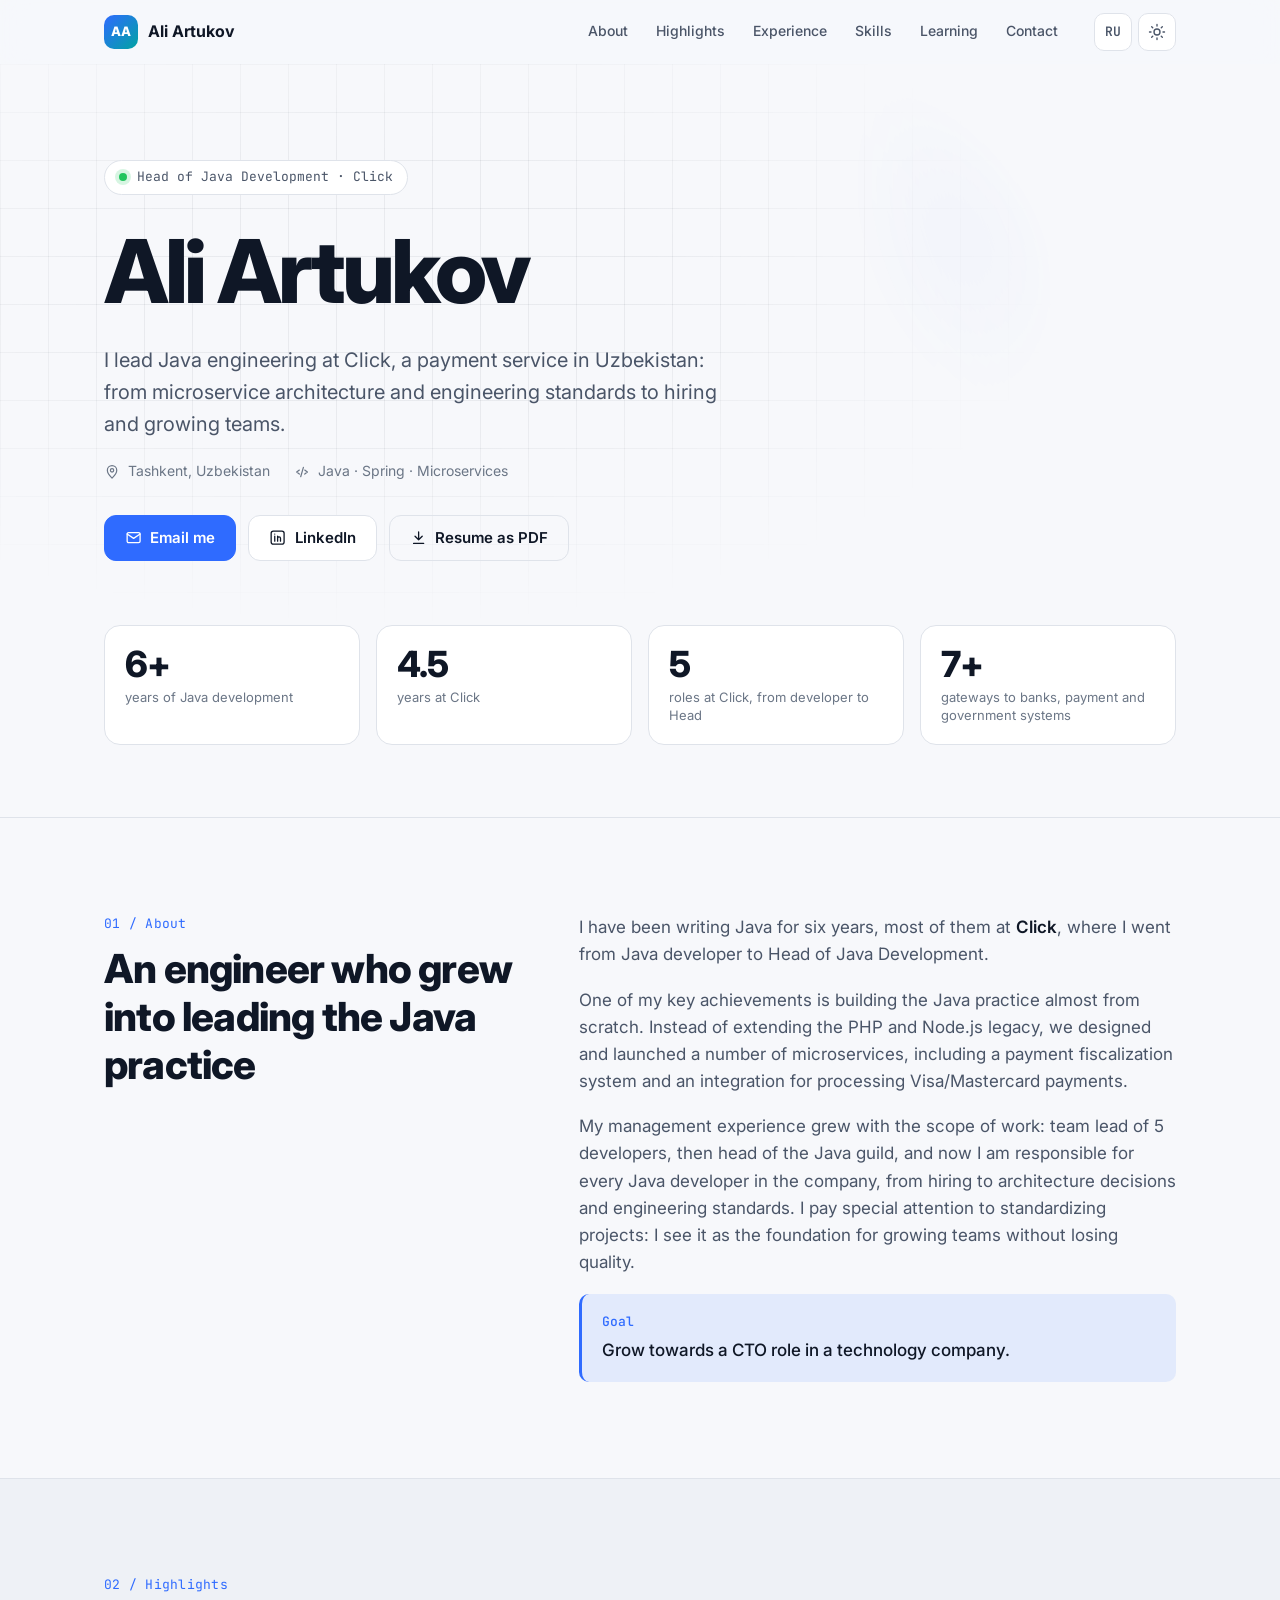
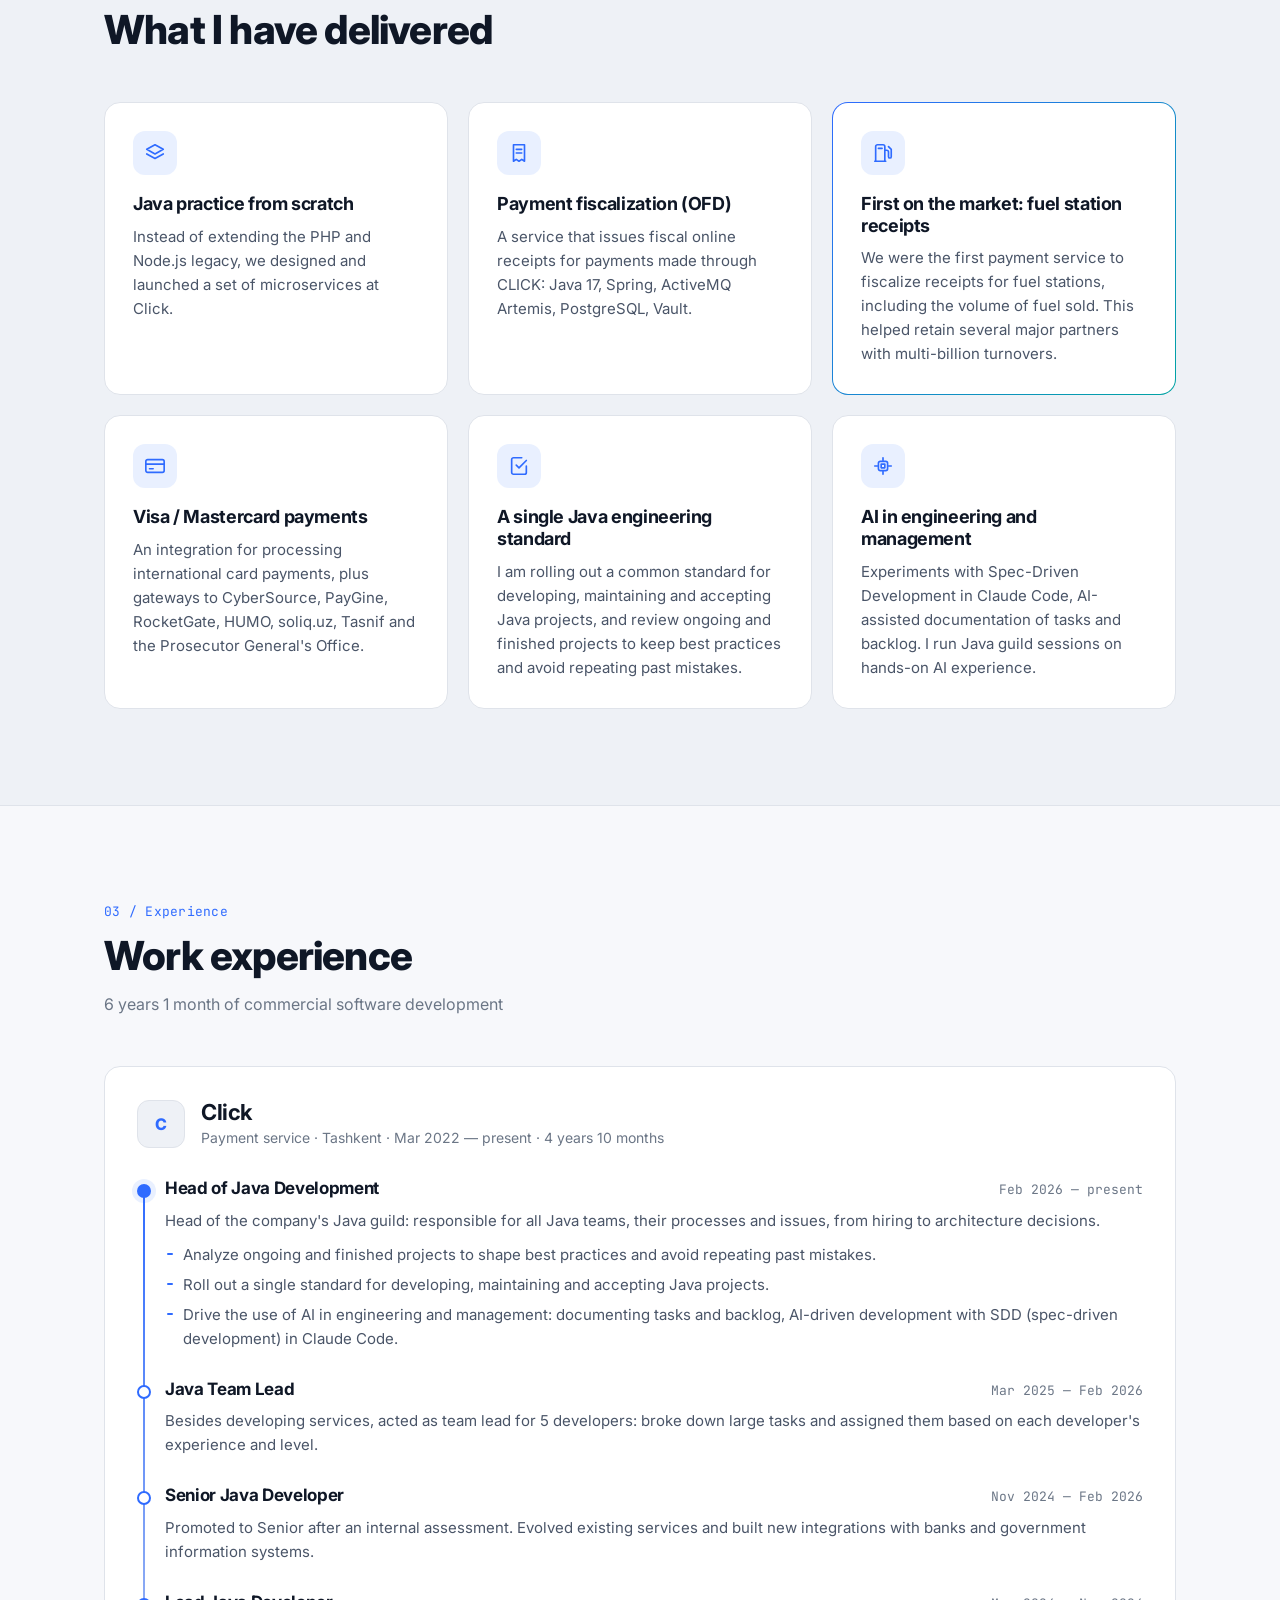
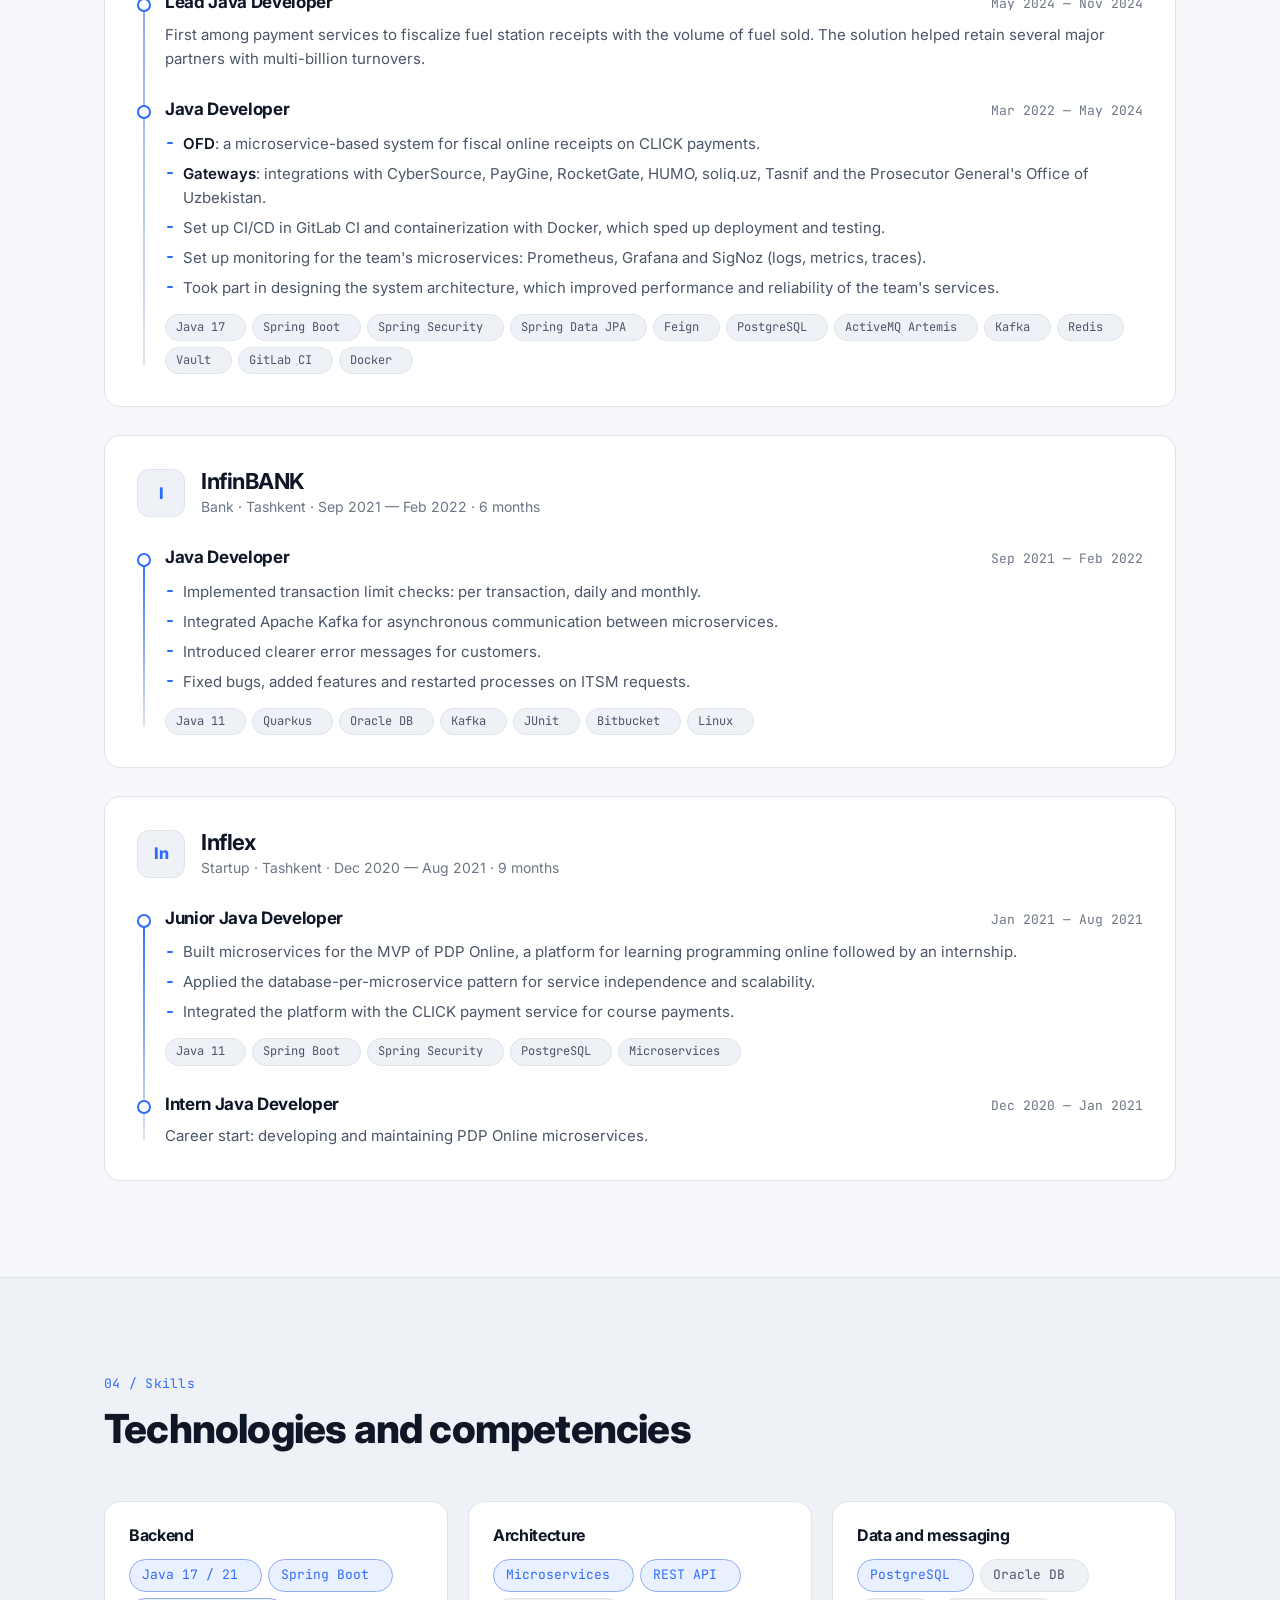
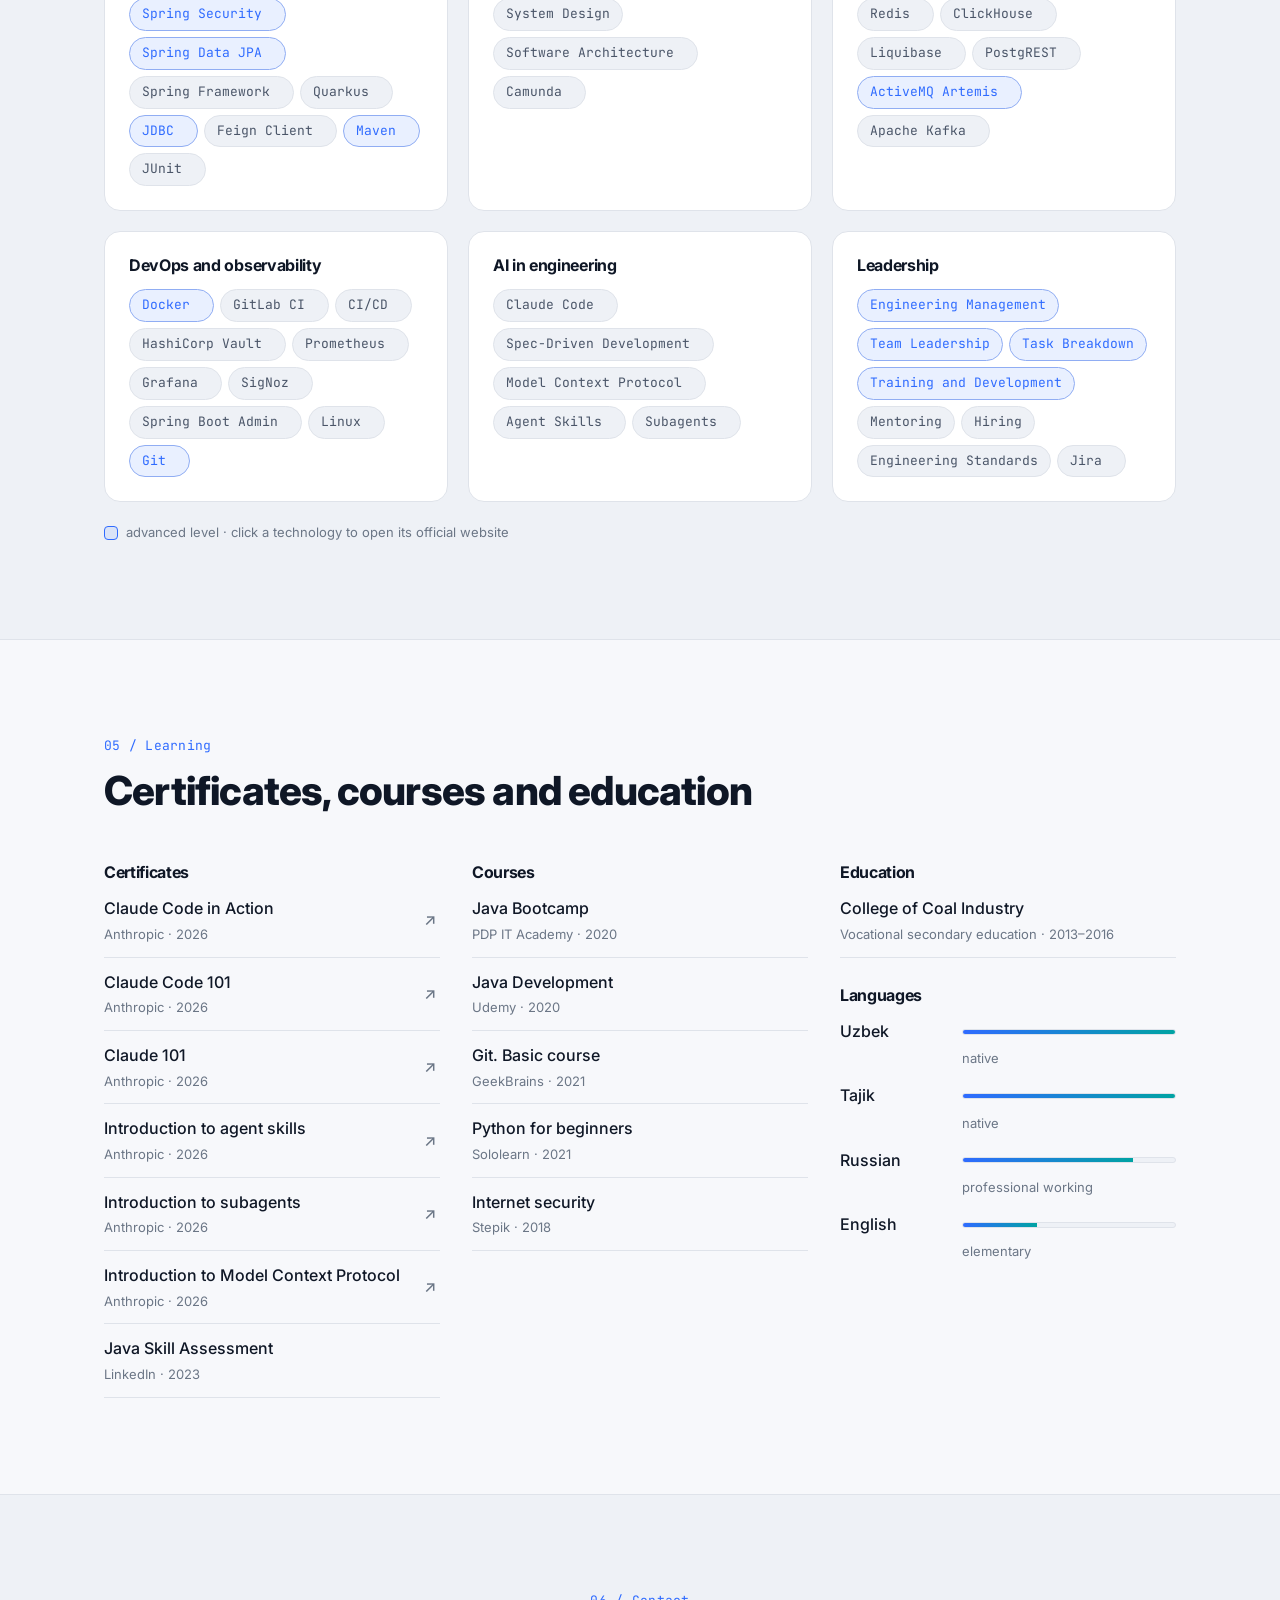
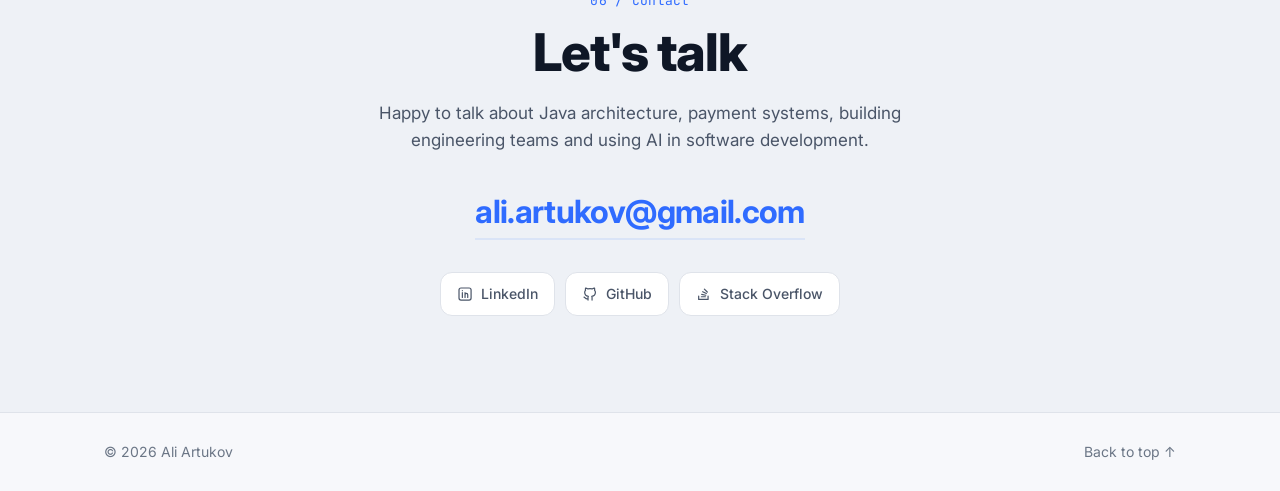
==== en/index.html @ f38261b3 "Add English version, link certificates and skills, remove phone - en/index.html with RU/EN switch an" ====
<!DOCTYPE html>
<html lang="en">
<head>
  <meta charset="utf-8">
  <meta name="viewport" content="width=device-width, initial-scale=1">
  <title>Ali Artukov — Head of Java Development</title>
  <meta name="description" content="Ali Artukov, Head of Java Development at Click (Tashkent). Java, Spring, microservices, payment integrations, leading Java teams and engineering standards.">
  <meta name="author" content="Ali Artukov">
  <link rel="canonical" href="https://aliartukov.github.io/en/">
  <link rel="alternate" hreflang="ru" href="https://aliartukov.github.io/">
  <link rel="alternate" hreflang="en" href="https://aliartukov.github.io/en/">
  <link rel="alternate" hreflang="x-default" href="https://aliartukov.github.io/en/">

  <meta property="og:type" content="profile">
  <meta property="og:url" content="https://aliartukov.github.io/en/">
  <meta property="og:title" content="Ali Artukov — Head of Java Development">
  <meta property="og:description" content="Java, Spring, microservices and payment integrations. Leading Java engineering at Click.">
  <meta property="og:locale" content="en_US">
  <meta property="og:locale:alternate" content="ru_RU">
  <meta name="twitter:card" content="summary">

  <meta name="theme-color" content="#0b0f17" media="(prefers-color-scheme: dark)">
  <meta name="theme-color" content="#f7f8fb" media="(prefers-color-scheme: light)">
  <link rel="icon" href="../assets/favicon.svg" type="image/svg+xml">

  <link rel="preconnect" href="https://fonts.googleapis.com">
  <link rel="preconnect" href="https://fonts.gstatic.com" crossorigin>
  <link href="https://fonts.googleapis.com/css2?family=Inter:wght@400;500;600;700;800&family=JetBrains+Mono:wght@400;500&display=swap" rel="stylesheet">
  <link rel="stylesheet" href="../assets/style.css">

  <script>
    // Apply saved theme before first paint to avoid a flash
    try {
      var t = localStorage.getItem('theme');
      if (t) document.documentElement.dataset.theme = t;
    } catch (e) {}
  </script>

  <script type="application/ld+json">
  {
    "@context": "https://schema.org",
    "@type": "Person",
    "name": "Ali Artukov",
    "jobTitle": "Head of Java Development",
    "worksFor": { "@type": "Organization", "name": "Click", "url": "https://click.uz" },
    "address": { "@type": "PostalAddress", "addressLocality": "Tashkent", "addressCountry": "UZ" },
    "email": "mailto:ali.artukov@gmail.com",
    "url": "https://aliartukov.github.io/en/",
    "sameAs": [
      "https://www.linkedin.com/in/aliartukov",
      "https://github.com/AliArtukov",
      "https://stackoverflow.com/users/19207374/ali-artukov"
    ],
    "knowsAbout": ["Java", "Spring Boot", "Microservices", "Payment systems", "Engineering management"]
  }
  </script>
</head>

<body>
<a class="skip-link" href="#main">Skip to content</a>

<header class="nav" id="top">
  <div class="nav__inner">
    <a class="nav__logo" href="#top" aria-label="Back to top">
      <span class="monogram">AA</span>
      <span class="nav__name">Ali Artukov</span>
    </a>
    <nav aria-label="Sections">
      <ul class="nav__links" id="nav-links">
        <li><a href="#about">About</a></li>
        <li><a href="#highlights">Highlights</a></li>
        <li><a href="#experience">Experience</a></li>
        <li><a href="#skills">Skills</a></li>
        <li><a href="#learning">Learning</a></li>
        <li><a href="#contact">Contact</a></li>
      </ul>
    </nav>
    <div class="nav__actions">
      <a class="icon-btn lang-btn" href="../" hreflang="ru" lang="ru" data-lang="ru" aria-label="Русская версия">RU</a>
      <button class="icon-btn" id="theme-toggle" type="button" aria-label="Toggle theme">
        <svg class="i-sun" viewBox="0 0 24 24" aria-hidden="true"><circle cx="12" cy="12" r="4"/><path d="M12 2v2M12 20v2M4.9 4.9l1.4 1.4M17.7 17.7l1.4 1.4M2 12h2M20 12h2M4.9 19.1l1.4-1.4M17.7 6.3l1.4-1.4"/></svg>
        <svg class="i-moon" viewBox="0 0 24 24" aria-hidden="true"><path d="M21 12.8A9 9 0 1 1 11.2 3a7 7 0 0 0 9.8 9.8z"/></svg>
      </button>
      <button class="icon-btn nav__burger" id="nav-toggle" type="button" aria-label="Menu" aria-expanded="false" aria-controls="nav-links">
        <svg viewBox="0 0 24 24" aria-hidden="true"><path d="M4 7h16M4 12h16M4 17h16"/></svg>
      </button>
    </div>
  </div>
</header>

<main id="main">

  <!-- Hero -->
  <section class="hero" id="hero">
    <div class="hero__grid" aria-hidden="true"></div>
    <div class="container hero__inner">
      <p class="eyebrow"><span class="dot"></span>Head of Java Development · Click</p>
      <h1 class="hero__title">Ali Artukov</h1>
      <p class="hero__lead">
        I lead Java engineering at Click, a payment service in Uzbekistan: from microservice
        architecture and engineering standards to hiring and growing teams.
      </p>
      <div class="hero__meta">
        <span>
          <svg viewBox="0 0 24 24" aria-hidden="true"><path d="M12 21s-7-6.2-7-11.5A7 7 0 0 1 19 9.5C19 14.8 12 21 12 21z"/><circle cx="12" cy="9.5" r="2.5"/></svg>
          Tashkent, Uzbekistan
        </span>
        <span>
          <svg viewBox="0 0 24 24" aria-hidden="true"><path d="m8 9-4 3 4 3M16 9l4 3-4 3M14 5l-4 14"/></svg>
          Java · Spring · Microservices
        </span>
      </div>
      <div class="hero__cta">
        <a class="btn btn--primary" href="mailto:ali.artukov@gmail.com">
          <svg viewBox="0 0 24 24" aria-hidden="true"><rect x="3" y="5" width="18" height="14" rx="2"/><path d="m3 7 9 6 9-6"/></svg>
          Email me
        </a>
        <a class="btn" href="https://www.linkedin.com/in/aliartukov" target="_blank" rel="noopener">
          <svg viewBox="0 0 24 24" aria-hidden="true"><rect x="3" y="3" width="18" height="18" rx="3"/><path d="M8 10v7M8 7v.01M12 17v-4a2 2 0 0 1 4 0v4M12 10v7"/></svg>
          LinkedIn
        </a>
        <button class="btn btn--ghost" type="button" id="print-cv">
          <svg viewBox="0 0 24 24" aria-hidden="true"><path d="M12 4v11M7 10l5 5 5-5M5 20h14"/></svg>
          Resume as PDF
        </button>
      </div>

      <dl class="stats">
        <div class="stat">
          <dt>years of Java development</dt>
          <dd><span data-years-since="2020-12">5</span>+</dd>
        </div>
        <div class="stat">
          <dt>years at Click</dt>
          <dd><span data-years-since="2022-03" data-precise>4.5</span></dd>
        </div>
        <div class="stat">
          <dt>roles at Click, from developer to Head</dt>
          <dd>5</dd>
        </div>
        <div class="stat">
          <dt>gateways to banks, payment and government systems</dt>
          <dd>7+</dd>
        </div>
      </dl>
    </div>
  </section>

  <!-- About -->
  <section class="section" id="about">
    <div class="container two-col">
      <div class="section__head">
        <p class="kicker">01 / About</p>
        <h2>An engineer who grew into leading the Java practice</h2>
      </div>
      <div class="prose reveal">
        <p>
          I have been writing Java for <span data-years-ordinal="2020-12">six</span> years, most of them at
          <strong>Click</strong>, where I went from Java developer to Head of Java Development.
        </p>
        <p>
          One of my key achievements is building the Java practice almost from scratch. Instead of extending
          the PHP and Node.js legacy, we designed and launched a number of microservices, including a payment
          fiscalization system and an integration for processing Visa/Mastercard payments.
        </p>
        <p>
          My management experience grew with the scope of work: team lead of 5 developers, then head of the
          Java guild, and now I am responsible for every Java developer in the company, from hiring to
          architecture decisions and engineering standards. I pay special attention to standardizing projects:
          I see it as the foundation for growing teams without losing quality.
        </p>
        <p class="goal">
          <span class="kicker">Goal</span>
          Grow towards a CTO role in a technology company.
        </p>
      </div>
    </div>
  </section>

  <!-- Highlights -->
  <section class="section section--alt" id="highlights">
    <div class="container">
      <div class="section__head">
        <p class="kicker">02 / Highlights</p>
        <h2>What I have delivered</h2>
      </div>
      <div class="cards">
        <article class="card reveal">
          <div class="card__icon"><svg viewBox="0 0 24 24" aria-hidden="true"><path d="M12 3 3 8l9 5 9-5-9-5z"/><path d="m3 13 9 5 9-5"/></svg></div>
          <h3>Java practice from scratch</h3>
          <p>Instead of extending the PHP and Node.js legacy, we designed and launched a set of microservices at Click.</p>
        </article>
        <article class="card reveal">
          <div class="card__icon"><svg viewBox="0 0 24 24" aria-hidden="true"><path d="M6 3h12v18l-3-2-3 2-3-2-3 2V3z"/><path d="M9 8h6M9 12h6"/></svg></div>
          <h3>Payment fiscalization (OFD)</h3>
          <p>A service that issues fiscal online receipts for payments made through CLICK: Java 17, Spring, ActiveMQ Artemis, PostgreSQL, Vault.</p>
        </article>
        <article class="card card--accent reveal">
          <div class="card__icon"><svg viewBox="0 0 24 24" aria-hidden="true"><path d="M4 21V5a2 2 0 0 1 2-2h6a2 2 0 0 1 2 2v16M3 21h12M14 9h2a2 2 0 0 1 2 2v5a1.5 1.5 0 0 0 3 0V8l-3-3"/><path d="M7 7h4"/></svg></div>
          <h3>First on the market: fuel station receipts</h3>
          <p>We were the first payment service to fiscalize receipts for fuel stations, including the volume of fuel sold. This helped retain several major partners with multi-billion turnovers.</p>
        </article>
        <article class="card reveal">
          <div class="card__icon"><svg viewBox="0 0 24 24" aria-hidden="true"><rect x="2" y="5" width="20" height="14" rx="2"/><path d="M2 10h20M6 15h4"/></svg></div>
          <h3>Visa / Mastercard payments</h3>
          <p>An integration for processing international card payments, plus gateways to CyberSource, PayGine, RocketGate, HUMO, soliq.uz, Tasnif and the Prosecutor General's Office.</p>
        </article>
        <article class="card reveal">
          <div class="card__icon"><svg viewBox="0 0 24 24" aria-hidden="true"><path d="M9 11l3 3 8-8"/><path d="M20 12v7a2 2 0 0 1-2 2H6a2 2 0 0 1-2-2V5a2 2 0 0 1 2-2h9"/></svg></div>
          <h3>A single Java engineering standard</h3>
          <p>I am rolling out a common standard for developing, maintaining and accepting Java projects, and review ongoing and finished projects to keep best practices and avoid repeating past mistakes.</p>
        </article>
        <article class="card reveal">
          <div class="card__icon"><svg viewBox="0 0 24 24" aria-hidden="true"><path d="M12 3v3M12 18v3M3 12h3M18 12h3"/><rect x="7" y="7" width="10" height="10" rx="2"/><path d="M10 10h4v4h-4z"/></svg></div>
          <h3>AI in engineering and management</h3>
          <p>Experiments with Spec-Driven Development in Claude Code, AI-assisted documentation of tasks and backlog. I run Java guild sessions on hands-on AI experience.</p>
        </article>
      </div>
    </div>
  </section>

  <!-- Experience -->
  <section class="section" id="experience">
    <div class="container">
      <div class="section__head">
        <p class="kicker">03 / Experience</p>
        <h2>Work experience</h2>
        <p class="section__sub"><span data-duration-since="2020-12">5 years 10 months</span> of commercial software development</p>
      </div>

      <ol class="timeline">

        <!-- Click -->
        <li class="company reveal">
          <div class="company__head">
            <div class="company__logo" aria-hidden="true">C</div>
            <div>
              <h3>Click</h3>
              <p class="muted">Payment service · Tashkent · Mar 2022 — present · <span data-duration-since="2022-03">4 years 7 months</span></p>
            </div>
          </div>

          <ol class="roles">
            <li class="role role--current">
              <div class="role__head">
                <h4>Head of Java Development</h4>
                <span class="role__date">Feb 2026 — present</span>
              </div>
              <p>Head of the company's Java guild: responsible for all Java teams, their processes and issues, from hiring to architecture decisions.</p>
              <ul>
                <li>Analyze ongoing and finished projects to shape best practices and avoid repeating past mistakes.</li>
                <li>Roll out a single standard for developing, maintaining and accepting Java projects.</li>
                <li>Drive the use of AI in engineering and management: documenting tasks and backlog, AI-driven development with SDD (spec-driven development) in Claude Code.</li>
              </ul>
            </li>

            <li class="role">
              <div class="role__head">
                <h4>Java Team Lead</h4>
                <span class="role__date">Mar 2025 — Feb 2026</span>
              </div>
              <p>Besides developing services, acted as team lead for 5 developers: broke down large tasks and assigned them based on each developer's experience and level.</p>
            </li>

            <li class="role">
              <div class="role__head">
                <h4>Senior Java Developer</h4>
                <span class="role__date">Nov 2024 — Feb 2026</span>
              </div>
              <p>Promoted to Senior after an internal assessment. Evolved existing services and built new integrations with banks and government information systems.</p>
            </li>

            <li class="role">
              <div class="role__head">
                <h4>Lead Java Developer</h4>
                <span class="role__date">May 2024 — Nov 2024</span>
              </div>
              <p>First among payment services to fiscalize fuel station receipts with the volume of fuel sold. The solution helped retain several major partners with multi-billion turnovers.</p>
            </li>

            <li class="role">
              <div class="role__head">
                <h4>Java Developer</h4>
                <span class="role__date">Mar 2022 — May 2024</span>
              </div>
              <ul>
                <li><strong>OFD</strong>: a microservice-based system for fiscal online receipts on CLICK payments.</li>
                <li><strong>Gateways</strong>: integrations with CyberSource, PayGine, RocketGate, HUMO, soliq.uz, Tasnif and the Prosecutor General's Office of Uzbekistan.</li>
                <li>Set up CI/CD in GitLab CI and containerization with Docker, which sped up deployment and testing.</li>
                <li>Set up monitoring for the team's microservices: Prometheus, Grafana and SigNoz (logs, metrics, traces).</li>
                <li>Took part in designing the system architecture, which improved performance and reliability of the team's services.</li>
              </ul>
              <ul class="tags">
                <li><a href="https://www.oracle.com/java/" target="_blank" rel="noopener">Java 17</a></li>
                <li><a href="https://spring.io/projects/spring-boot" target="_blank" rel="noopener">Spring Boot</a></li>
                <li><a href="https://spring.io/projects/spring-security" target="_blank" rel="noopener">Spring Security</a></li>
                <li><a href="https://spring.io/projects/spring-data-jpa" target="_blank" rel="noopener">Spring Data JPA</a></li>
                <li><a href="https://spring.io/projects/spring-cloud-openfeign" target="_blank" rel="noopener">Feign</a></li>
                <li><a href="https://www.postgresql.org/" target="_blank" rel="noopener">PostgreSQL</a></li>
                <li><a href="https://artemis.apache.org/components/artemis/" target="_blank" rel="noopener">ActiveMQ Artemis</a></li>
                <li><a href="https://kafka.apache.org/" target="_blank" rel="noopener">Kafka</a></li>
                <li><a href="https://redis.io/" target="_blank" rel="noopener">Redis</a></li>
                <li><a href="https://developer.hashicorp.com/vault" target="_blank" rel="noopener">Vault</a></li>
                <li><a href="https://docs.gitlab.com/ci/" target="_blank" rel="noopener">GitLab CI</a></li>
                <li><a href="https://www.docker.com/" target="_blank" rel="noopener">Docker</a></li>
              </ul>
            </li>
          </ol>
        </li>

        <!-- InfinBANK -->
        <li class="company reveal">
          <div class="company__head">
            <div class="company__logo" aria-hidden="true">I</div>
            <div>
              <h3>InfinBANK</h3>
              <p class="muted">Bank · Tashkent · Sep 2021 — Feb 2022 · 6 months</p>
            </div>
          </div>
          <ol class="roles">
            <li class="role">
              <div class="role__head">
                <h4>Java Developer</h4>
                <span class="role__date">Sep 2021 — Feb 2022</span>
              </div>
              <ul>
                <li>Implemented transaction limit checks: per transaction, daily and monthly.</li>
                <li>Integrated Apache Kafka for asynchronous communication between microservices.</li>
                <li>Introduced clearer error messages for customers.</li>
                <li>Fixed bugs, added features and restarted processes on ITSM requests.</li>
              </ul>
              <ul class="tags">
                <li><a href="https://www.oracle.com/java/" target="_blank" rel="noopener">Java 11</a></li>
                <li><a href="https://quarkus.io/" target="_blank" rel="noopener">Quarkus</a></li>
                <li><a href="https://www.oracle.com/database/" target="_blank" rel="noopener">Oracle DB</a></li>
                <li><a href="https://kafka.apache.org/" target="_blank" rel="noopener">Kafka</a></li>
                <li><a href="https://junit.org/" target="_blank" rel="noopener">JUnit</a></li>
                <li><a href="https://bitbucket.org/product/" target="_blank" rel="noopener">Bitbucket</a></li>
                <li><a href="https://www.kernel.org/" target="_blank" rel="noopener">Linux</a></li>
              </ul>
            </li>
          </ol>
        </li>

        <!-- Inflex -->
        <li class="company reveal">
          <div class="company__head">
            <div class="company__logo" aria-hidden="true">In</div>
            <div>
              <h3>Inflex</h3>
              <p class="muted">Startup · Tashkent · Dec 2020 — Aug 2021 · 9 months</p>
            </div>
          </div>
          <ol class="roles">
            <li class="role">
              <div class="role__head">
                <h4>Junior Java Developer</h4>
                <span class="role__date">Jan 2021 — Aug 2021</span>
              </div>
              <ul>
                <li>Built microservices for the MVP of PDP Online, a platform for learning programming online followed by an internship.</li>
                <li>Applied the database-per-microservice pattern for service independence and scalability.</li>
                <li>Integrated the platform with the CLICK payment service for course payments.</li>
              </ul>
              <ul class="tags">
                <li><a href="https://www.oracle.com/java/" target="_blank" rel="noopener">Java 11</a></li>
                <li><a href="https://spring.io/projects/spring-boot" target="_blank" rel="noopener">Spring Boot</a></li>
                <li><a href="https://spring.io/projects/spring-security" target="_blank" rel="noopener">Spring Security</a></li>
                <li><a href="https://www.postgresql.org/" target="_blank" rel="noopener">PostgreSQL</a></li>
                <li><a href="https://martinfowler.com/articles/microservices.html" target="_blank" rel="noopener">Microservices</a></li>
              </ul>
            </li>
            <li class="role">
              <div class="role__head">
                <h4>Intern Java Developer</h4>
                <span class="role__date">Dec 2020 — Jan 2021</span>
              </div>
              <p>Career start: developing and maintaining PDP Online microservices.</p>
            </li>
          </ol>
        </li>
      </ol>
    </div>
  </section>

  <!-- Skills -->
  <section class="section section--alt" id="skills">
    <div class="container">
      <div class="section__head">
        <p class="kicker">04 / Skills</p>
        <h2>Technologies and competencies</h2>
      </div>
      <div class="skills">
        <div class="skill-group reveal">
          <h3>Backend</h3>
          <ul class="tags tags--lg">
            <li class="is-strong"><a href="https://www.oracle.com/java/" target="_blank" rel="noopener">Java 17 / 21</a></li>
            <li class="is-strong"><a href="https://spring.io/projects/spring-boot" target="_blank" rel="noopener">Spring Boot</a></li>
            <li class="is-strong"><a href="https://spring.io/projects/spring-security" target="_blank" rel="noopener">Spring Security</a></li>
            <li class="is-strong"><a href="https://spring.io/projects/spring-data-jpa" target="_blank" rel="noopener">Spring Data JPA</a></li>
            <li><a href="https://spring.io/projects/spring-framework" target="_blank" rel="noopener">Spring Framework</a></li>
            <li><a href="https://quarkus.io/" target="_blank" rel="noopener">Quarkus</a></li>
            <li class="is-strong"><a href="https://docs.oracle.com/javase/tutorial/jdbc/" target="_blank" rel="noopener">JDBC</a></li>
            <li><a href="https://spring.io/projects/spring-cloud-openfeign" target="_blank" rel="noopener">Feign Client</a></li>
            <li class="is-strong"><a href="https://maven.apache.org/" target="_blank" rel="noopener">Maven</a></li>
            <li><a href="https://junit.org/" target="_blank" rel="noopener">JUnit</a></li>
          </ul>
        </div>
        <div class="skill-group reveal">
          <h3>Architecture</h3>
          <ul class="tags tags--lg">
            <li class="is-strong"><a href="https://martinfowler.com/articles/microservices.html" target="_blank" rel="noopener">Microservices</a></li>
            <li class="is-strong"><a href="https://ics.uci.edu/~fielding/pubs/dissertation/rest_arch_style.htm" target="_blank" rel="noopener">REST API</a></li>
            <li>System Design</li>
            <li><a href="https://martinfowler.com/architecture/" target="_blank" rel="noopener">Software Architecture</a></li>
            <li><a href="https://camunda.com/" target="_blank" rel="noopener">Camunda</a></li>
          </ul>
        </div>
        <div class="skill-group reveal">
          <h3>Data and messaging</h3>
          <ul class="tags tags--lg">
            <li class="is-strong"><a href="https://www.postgresql.org/" target="_blank" rel="noopener">PostgreSQL</a></li>
            <li><a href="https://www.oracle.com/database/" target="_blank" rel="noopener">Oracle DB</a></li>
            <li><a href="https://redis.io/" target="_blank" rel="noopener">Redis</a></li>
            <li><a href="https://clickhouse.com/" target="_blank" rel="noopener">ClickHouse</a></li>
            <li><a href="https://www.liquibase.com/" target="_blank" rel="noopener">Liquibase</a></li>
            <li><a href="https://postgrest.org/" target="_blank" rel="noopener">PostgREST</a></li>
            <li class="is-strong"><a href="https://artemis.apache.org/components/artemis/" target="_blank" rel="noopener">ActiveMQ Artemis</a></li>
            <li><a href="https://kafka.apache.org/" target="_blank" rel="noopener">Apache Kafka</a></li>
          </ul>
        </div>
        <div class="skill-group reveal">
          <h3>DevOps and observability</h3>
          <ul class="tags tags--lg">
            <li class="is-strong"><a href="https://www.docker.com/" target="_blank" rel="noopener">Docker</a></li>
            <li><a href="https://docs.gitlab.com/ci/" target="_blank" rel="noopener">GitLab CI</a></li>
            <li><a href="https://continuousdelivery.com/" target="_blank" rel="noopener">CI/CD</a></li>
            <li><a href="https://developer.hashicorp.com/vault" target="_blank" rel="noopener">HashiCorp Vault</a></li>
            <li><a href="https://prometheus.io/" target="_blank" rel="noopener">Prometheus</a></li>
            <li><a href="https://grafana.com/" target="_blank" rel="noopener">Grafana</a></li>
            <li><a href="https://signoz.io/" target="_blank" rel="noopener">SigNoz</a></li>
            <li><a href="https://github.com/codecentric/spring-boot-admin" target="_blank" rel="noopener">Spring Boot Admin</a></li>
            <li><a href="https://www.kernel.org/" target="_blank" rel="noopener">Linux</a></li>
            <li class="is-strong"><a href="https://git-scm.com/" target="_blank" rel="noopener">Git</a></li>
          </ul>
        </div>
        <div class="skill-group reveal">
          <h3>AI in engineering</h3>
          <ul class="tags tags--lg">
            <li><a href="https://claude.com/product/claude-code" target="_blank" rel="noopener">Claude Code</a></li>
            <li><a href="https://github.com/github/spec-kit" target="_blank" rel="noopener">Spec-Driven Development</a></li>
            <li><a href="https://modelcontextprotocol.io/" target="_blank" rel="noopener">Model Context Protocol</a></li>
            <li><a href="https://code.claude.com/docs/en/skills" target="_blank" rel="noopener">Agent Skills</a></li>
            <li><a href="https://code.claude.com/docs/en/sub-agents" target="_blank" rel="noopener">Subagents</a></li>
          </ul>
        </div>
        <div class="skill-group reveal">
          <h3>Leadership</h3>
          <ul class="tags tags--lg">
            <li class="is-strong">Engineering Management</li><li class="is-strong">Team Leadership</li><li class="is-strong">Task Breakdown</li>
            <li class="is-strong">Training and Development</li><li>Mentoring</li><li>Hiring</li><li>Engineering Standards</li>
            <li><a href="https://www.atlassian.com/software/jira" target="_blank" rel="noopener">Jira</a></li>
          </ul>
        </div>
      </div>
      <p class="legend"><span class="legend__mark"></span> advanced level · click a technology to open its official website</p>
    </div>
  </section>

  <!-- Learning -->
  <section class="section" id="learning">
    <div class="container">
      <div class="section__head">
        <p class="kicker">05 / Learning</p>
        <h2>Certificates, courses and education</h2>
      </div>

      <div class="learning">
        <div class="learning__col reveal">
          <h3>Certificates</h3>
          <ul class="list list--links">
            <li><a href="https://verify.skilljar.com/c/cf42vhp38zkn" target="_blank" rel="noopener"><span>Claude Code in Action</span><span class="list__meta">Anthropic · 2026</span></a></li>
            <li><a href="https://verify.skilljar.com/c/vwod9skkqvod" target="_blank" rel="noopener"><span>Claude Code 101</span><span class="list__meta">Anthropic · 2026</span></a></li>
            <li><a href="https://verify.skilljar.com/c/5q98uunyeu5q" target="_blank" rel="noopener"><span>Claude 101</span><span class="list__meta">Anthropic · 2026</span></a></li>
            <li><a href="https://verify.skilljar.com/c/n3tggo8m4crp" target="_blank" rel="noopener"><span>Introduction to agent skills</span><span class="list__meta">Anthropic · 2026</span></a></li>
            <li><a href="https://verify.skilljar.com/c/57s2xbnx5k5u" target="_blank" rel="noopener"><span>Introduction to subagents</span><span class="list__meta">Anthropic · 2026</span></a></li>
            <li><a href="https://verify.skilljar.com/c/mstiecypxxa9" target="_blank" rel="noopener"><span>Introduction to Model Context Protocol</span><span class="list__meta">Anthropic · 2026</span></a></li>
            <li><span>Java Skill Assessment</span><span class="list__meta">LinkedIn · 2023</span></li>
          </ul>
        </div>

        <div class="learning__col reveal">
          <h3>Courses</h3>
          <ul class="list">
            <li><span>Java Bootcamp</span><span class="list__meta">PDP IT Academy · 2020</span></li>
            <li><span>Java Development</span><span class="list__meta">Udemy · 2020</span></li>
            <li><span>Git. Basic course</span><span class="list__meta">GeekBrains · 2021</span></li>
            <li><span>Python for beginners</span><span class="list__meta">Sololearn · 2021</span></li>
            <li><span>Internet security</span><span class="list__meta">Stepik · 2018</span></li>
          </ul>
        </div>

        <div class="learning__col reveal">
          <h3>Education</h3>
          <ul class="list">
            <li><span>College of Coal Industry</span><span class="list__meta">Vocational secondary education · 2013–2016</span></li>
          </ul>
          <h3 class="mt">Languages</h3>
          <ul class="langs">
            <li><span>Uzbek</span><span class="bar" style="--v:100%"></span><span class="list__meta">native</span></li>
            <li><span>Tajik</span><span class="bar" style="--v:100%"></span><span class="list__meta">native</span></li>
            <li><span>Russian</span><span class="bar" style="--v:80%"></span><span class="list__meta">professional working</span></li>
            <li><span>English</span><span class="bar" style="--v:35%"></span><span class="list__meta">elementary</span></li>
          </ul>
        </div>
      </div>
    </div>
  </section>

  <!-- Contact -->
  <section class="section section--contact" id="contact">
    <div class="container contact reveal">
      <p class="kicker">06 / Contact</p>
      <h2>Let's talk</h2>
      <p class="contact__lead">Happy to talk about Java architecture, payment systems, building engineering teams and using AI in software development.</p>
      <a class="contact__email" href="mailto:ali.artukov@gmail.com">ali.artukov@gmail.com</a>
      <ul class="socials">
        <li><a href="https://www.linkedin.com/in/aliartukov" target="_blank" rel="noopener">
          <svg viewBox="0 0 24 24" aria-hidden="true"><rect x="3" y="3" width="18" height="18" rx="3"/><path d="M8 10v7M8 7v.01M12 17v-4a2 2 0 0 1 4 0v4M12 10v7"/></svg>LinkedIn</a></li>
        <li><a href="https://github.com/AliArtukov" target="_blank" rel="noopener">
          <svg viewBox="0 0 24 24" aria-hidden="true"><path d="M9 19c-4 1.3-4-2-6-2.5M15 21v-3.5c0-1 .1-1.4-.5-2 2.8-.3 5.5-1.4 5.5-6a4.6 4.6 0 0 0-1.3-3.2 4.2 4.2 0 0 0-.1-3.2s-1.1-.3-3.5 1.3a12.3 12.3 0 0 0-6.2 0C6.5 2.8 5.4 3.1 5.4 3.1a4.2 4.2 0 0 0-.1 3.2A4.6 4.6 0 0 0 4 9.5c0 4.6 2.7 5.7 5.5 6-.6.6-.6 1.2-.5 2V21"/></svg>GitHub</a></li>
        <li><a href="https://stackoverflow.com/users/19207374/ali-artukov" target="_blank" rel="noopener">
          <svg viewBox="0 0 24 24" aria-hidden="true"><path d="M4 15v5h14v-5M8 16h6M8.5 12.5l6 1.3M10 8.5l5.4 2.8M12.5 4.7l4.3 4.3"/></svg>Stack Overflow</a></li>
      </ul>
    </div>
  </section>
</main>

<footer class="footer">
  <div class="container footer__inner">
    <p>© <span id="year">2026</span> Ali Artukov</p>
    <a href="#top" class="footer__top">Back to top ↑</a>
  </div>
</footer>

<script src="../assets/main.js" defer></script>
</body>
</html>
---- assets/style.css ----
/* ==========================================================================
   Tokens
   ========================================================================== */
:root {
  --bg: #f7f8fb;
  --bg-alt: #eef1f6;
  --surface: #ffffff;
  --border: #dfe3ea;
  --text: #0f1726;
  --text-2: #4a5568;
  --muted: #6b7686;
  --accent: #2f6bff;
  --accent-2: #00a3a3;
  --accent-soft: rgba(47, 107, 255, .1);
  --shadow: 0 1px 2px rgba(15, 23, 38, .04), 0 8px 24px rgba(15, 23, 38, .06);
  --grid: rgba(15, 23, 38, .06);

  --radius: 16px;
  --radius-sm: 10px;
  --font: "Inter", system-ui, -apple-system, "Segoe UI", Roboto, sans-serif;
  --mono: "JetBrains Mono", ui-monospace, SFMono-Regular, Menlo, monospace;
  --container: 1120px;
  --nav-h: 64px;
  color-scheme: light;
}

@media (prefers-color-scheme: dark) {
  :root:not([data-theme="light"]) {
    --bg: #0b0f17;
    --bg-alt: #0f1520;
    --surface: #131a26;
    --border: #222c3b;
    --text: #e8edf5;
    --text-2: #b3bdcc;
    --muted: #8391a5;
    --accent: #6b9bff;
    --accent-2: #3dd6c6;
    --accent-soft: rgba(107, 155, 255, .12);
    --shadow: 0 1px 2px rgba(0, 0, 0, .3), 0 12px 32px rgba(0, 0, 0, .25);
    --grid: rgba(255, 255, 255, .05);
    color-scheme: dark;
  }
}

:root[data-theme="dark"] {
  --bg: #0b0f17;
  --bg-alt: #0f1520;
  --surface: #131a26;
  --border: #222c3b;
  --text: #e8edf5;
  --text-2: #b3bdcc;
  --muted: #8391a5;
  --accent: #6b9bff;
  --accent-2: #3dd6c6;
  --accent-soft: rgba(107, 155, 255, .12);
  --shadow: 0 1px 2px rgba(0, 0, 0, .3), 0 12px 32px rgba(0, 0, 0, .25);
  --grid: rgba(255, 255, 255, .05);
  color-scheme: dark;
}

/* ==========================================================================
   Base
   ========================================================================== */
*, *::before, *::after { box-sizing: border-box; }

html { scroll-behavior: smooth; scroll-padding-top: calc(var(--nav-h) + 16px); }

body {
  margin: 0;
  font-family: var(--font);
  font-size: 16px;
  line-height: 1.6;
  color: var(--text);
  background: var(--bg);
  -webkit-font-smoothing: antialiased;
  text-rendering: optimizeLegibility;
}

h1, h2, h3, h4 { margin: 0; line-height: 1.2; letter-spacing: -.02em; }
p { margin: 0; }
ul, ol { margin: 0; padding: 0; list-style: none; }
a { color: inherit; text-decoration: none; }
svg { width: 1.15em; height: 1.15em; fill: none; stroke: currentColor; stroke-width: 1.8; stroke-linecap: round; stroke-linejoin: round; flex-shrink: 0; }
strong { font-weight: 600; color: var(--text); }

:focus-visible { outline: 2px solid var(--accent); outline-offset: 3px; border-radius: 6px; }

.container { max-width: var(--container); margin: 0 auto; padding: 0 24px; }
.muted { color: var(--muted); }
.mt { margin-top: 28px; }

.skip-link {
  position: absolute; left: 16px; top: -48px; z-index: 100;
  padding: 8px 14px; border-radius: 8px; background: var(--accent); color: #fff;
}
.skip-link:focus { top: 12px; }

.kicker {
  font-family: var(--mono);
  font-size: 13px;
  color: var(--accent);
  letter-spacing: .02em;
}

/* ==========================================================================
   Nav
   ========================================================================== */
.nav {
  position: sticky; top: 0; z-index: 50;
  height: var(--nav-h);
  background: color-mix(in srgb, var(--bg) 78%, transparent);
  backdrop-filter: saturate(160%) blur(14px);
  -webkit-backdrop-filter: saturate(160%) blur(14px);
  border-bottom: 1px solid transparent;
  transition: border-color .2s;
}
.nav.is-scrolled { border-bottom-color: var(--border); }

.nav__inner {
  max-width: var(--container); height: 100%; margin: 0 auto; padding: 0 24px;
  display: flex; align-items: center; gap: 24px;
}
.nav__logo { display: flex; align-items: center; gap: 10px; font-weight: 700; }
.monogram {
  display: grid; place-items: center;
  width: 34px; height: 34px; border-radius: 10px;
  background: linear-gradient(135deg, var(--accent), var(--accent-2));
  color: #fff; font-size: 13px; font-weight: 800; letter-spacing: .02em;
}
.nav nav { margin-left: auto; }
.nav__links { display: flex; gap: 4px; }
.nav__links a {
  display: block; padding: 8px 12px; border-radius: 8px;
  font-size: 14px; font-weight: 500; color: var(--text-2);
  transition: color .15s, background-color .15s;
}
.nav__links a:hover { color: var(--text); background: var(--accent-soft); }
.nav__links a.is-active { color: var(--accent); }

.nav__actions { display: flex; gap: 6px; }
.icon-btn {
  display: grid; place-items: center;
  width: 38px; height: 38px; border-radius: 10px;
  border: 1px solid var(--border); background: var(--surface); color: var(--text-2);
  cursor: pointer; transition: color .15s, border-color .15s;
}
.icon-btn:hover { color: var(--accent); border-color: var(--accent); }
.icon-btn svg { width: 18px; height: 18px; }
.i-moon { display: none; }
:root[data-theme="dark"] .i-sun { display: none; }
:root[data-theme="dark"] .i-moon { display: block; }
@media (prefers-color-scheme: dark) {
  :root:not([data-theme="light"]) .i-sun { display: none; }
  :root:not([data-theme="light"]) .i-moon { display: block; }
}
.nav__burger { display: none; }

/* ==========================================================================
   Hero
   ========================================================================== */
.hero {
  position: relative; overflow: hidden;
  padding: 96px 0 72px;
  border-bottom: 1px solid var(--border);
}
.hero__grid {
  position: absolute; inset: 0; z-index: -1;
  background-image:
    linear-gradient(var(--grid) 1px, transparent 1px),
    linear-gradient(90deg, var(--grid) 1px, transparent 1px);
  background-size: 48px 48px;
  mask-image: radial-gradient(ellipse 70% 60% at 30% 30%, #000 30%, transparent 75%);
  -webkit-mask-image: radial-gradient(ellipse 70% 60% at 30% 30%, #000 30%, transparent 75%);
}
.hero__grid::after {
  content: ""; position: absolute; width: 560px; height: 560px; right: -120px; top: -160px;
  background: radial-gradient(circle, color-mix(in srgb, var(--accent) 28%, transparent), transparent 65%);
  filter: blur(20px);
}

.eyebrow {
  display: inline-flex; align-items: center; gap: 10px;
  padding: 6px 14px; border-radius: 999px;
  border: 1px solid var(--border); background: var(--surface);
  font-family: var(--mono); font-size: 13px; color: var(--text-2);
}
.dot {
  width: 8px; height: 8px; border-radius: 50%; background: #22c55e;
  box-shadow: 0 0 0 4px rgba(34, 197, 94, .18);
}

.hero__title {
  margin-top: 24px;
  font-size: clamp(44px, 8vw, 88px);
  font-weight: 800; letter-spacing: -.045em;
  background: linear-gradient(120deg, var(--text) 40%, var(--accent) 100%);
  -webkit-background-clip: text; background-clip: text; color: transparent;
}
.hero__lead {
  margin-top: 20px; max-width: 640px;
  font-size: clamp(17px, 2vw, 20px); color: var(--text-2);
}
.hero__meta {
  display: flex; flex-wrap: wrap; gap: 8px 24px; margin-top: 20px;
  font-size: 14px; color: var(--muted);
}
.hero__meta span { display: inline-flex; align-items: center; gap: 8px; }

.hero__cta { display: flex; flex-wrap: wrap; gap: 12px; margin-top: 32px; }

.btn {
  display: inline-flex; align-items: center; gap: 8px;
  height: 46px; padding: 0 20px; border-radius: 12px;
  border: 1px solid var(--border); background: var(--surface); color: var(--text);
  font: 600 15px var(--font); cursor: pointer;
  transition: transform .15s, border-color .15s, box-shadow .15s, background-color .15s;
}
.btn:hover { transform: translateY(-1px); border-color: var(--accent); box-shadow: var(--shadow); }
.btn--primary { background: var(--accent); border-color: var(--accent); color: #fff; }
.btn--primary:hover { background: color-mix(in srgb, var(--accent) 88%, #000); }
.btn--ghost { background: transparent; }

.stats {
  display: grid; grid-template-columns: repeat(4, 1fr); gap: 16px;
  margin: 64px 0 0;
}
.stat {
  display: flex; flex-direction: column-reverse; justify-content: flex-end; gap: 6px;
  padding: 20px; border-radius: var(--radius);
  background: var(--surface); border: 1px solid var(--border);
}
.stat dd { margin: 0; font-size: 36px; font-weight: 800; letter-spacing: -.03em; line-height: 1; }
.stat dt { font-size: 13px; color: var(--muted); line-height: 1.4; }

/* ==========================================================================
   Sections
   ========================================================================== */
.section { padding: 96px 0; }
.section--alt { background: var(--bg-alt); border-block: 1px solid var(--border); }

.section__head { margin-bottom: 48px; }
.section__head h2 { margin-top: 10px; font-size: clamp(28px, 4vw, 40px); font-weight: 800; }
.section__sub { margin-top: 12px; color: var(--muted); }

.two-col { display: grid; grid-template-columns: 5fr 7fr; gap: 48px; }
.two-col .section__head { margin: 0; }

.prose { display: grid; gap: 18px; font-size: 17px; color: var(--text-2); }
.goal {
  display: grid; gap: 4px;
  padding: 18px 20px; border-radius: var(--radius-sm);
  border-left: 3px solid var(--accent); background: var(--accent-soft);
  color: var(--text); font-weight: 500;
}

/* Highlights */
.cards { display: grid; grid-template-columns: repeat(3, 1fr); gap: 20px; }
.card {
  padding: 28px; border-radius: var(--radius);
  background: var(--surface); border: 1px solid var(--border);
  transition: transform .2s, box-shadow .2s, border-color .2s;
}
.card:hover { transform: translateY(-3px); box-shadow: var(--shadow); border-color: color-mix(in srgb, var(--accent) 40%, var(--border)); }
.card h3 { margin-top: 18px; font-size: 18px; }
.card p { margin-top: 10px; font-size: 15px; color: var(--text-2); }
.card__icon {
  display: grid; place-items: center; width: 44px; height: 44px; border-radius: 12px;
  background: var(--accent-soft); color: var(--accent);
}
.card__icon svg { width: 22px; height: 22px; }
.card--accent {
  background:
    linear-gradient(var(--surface), var(--surface)) padding-box,
    linear-gradient(135deg, var(--accent), var(--accent-2)) border-box;
  border: 1px solid transparent;
}

/* Timeline */
.timeline { display: grid; gap: 28px; }
.company {
  padding: 32px; border-radius: var(--radius);
  background: var(--surface); border: 1px solid var(--border);
}
.company__head { display: flex; align-items: center; gap: 16px; margin-bottom: 28px; }
.company__head h3 { font-size: 22px; }
.company__head p { margin-top: 2px; font-size: 14px; }
.company__logo {
  display: grid; place-items: center; flex-shrink: 0;
  width: 48px; height: 48px; border-radius: 12px;
  background: var(--bg-alt); border: 1px solid var(--border);
  font-weight: 800; color: var(--accent);
}

.roles { position: relative; display: grid; gap: 28px; padding-left: 28px; }
.roles::before {
  content: ""; position: absolute; left: 6px; top: 8px; bottom: 8px; width: 2px;
  background: linear-gradient(var(--accent), var(--border));
  border-radius: 2px;
}
.role { position: relative; }
.role::before {
  content: ""; position: absolute; left: -28px; top: 6px;
  width: 14px; height: 14px; border-radius: 50%;
  background: var(--surface); border: 2px solid var(--accent);
}
.role--current::before { background: var(--accent); box-shadow: 0 0 0 5px var(--accent-soft); }
.role__head { display: flex; flex-wrap: wrap; align-items: baseline; justify-content: space-between; gap: 4px 16px; }
.role__head h4 { font-size: 17px; }
.role__date { font-family: var(--mono); font-size: 13px; color: var(--muted); white-space: nowrap; }
.role > p { margin-top: 8px; color: var(--text-2); font-size: 15px; }
.role > ul:not(.tags) { margin-top: 10px; display: grid; gap: 6px; }
.role > ul:not(.tags) li {
  position: relative; padding-left: 18px; color: var(--text-2); font-size: 15px;
}
.role > ul:not(.tags) li::before {
  content: ""; position: absolute; left: 2px; top: .7em;
  width: 6px; height: 2px; background: var(--accent); border-radius: 1px;
}

.tags { display: flex; flex-wrap: wrap; gap: 6px; margin-top: 14px; }
.tags li {
  padding: 3px 10px; border-radius: 999px;
  font-family: var(--mono); font-size: 12px; color: var(--text-2);
  background: var(--bg-alt); border: 1px solid var(--border);
}

/* Skills */
.skills { display: grid; grid-template-columns: repeat(3, 1fr); gap: 20px; }
.skill-group {
  padding: 24px; border-radius: var(--radius);
  background: var(--surface); border: 1px solid var(--border);
}
.skill-group h3 { font-size: 16px; }
.tags--lg li { font-size: 13px; padding: 5px 12px; }
.tags li.is-strong { color: var(--accent); border-color: color-mix(in srgb, var(--accent) 45%, var(--border)); background: var(--accent-soft); }

/* Linked tags: the whole pill is the link */
.tags li:has(> a) { padding: 0; transition: border-color .15s, color .15s; }
.tags li > a { display: block; padding: 3px 10px; border-radius: inherit; }
.tags--lg li > a { padding: 5px 12px; }
.tags li:has(> a):hover { border-color: var(--accent); color: var(--accent); }
.tags li > a::after {
  content: "↗"; display: inline-block; margin-left: 4px;
  font-size: .85em; opacity: 0; transform: translate(-2px, 1px);
  transition: opacity .15s, transform .15s;
}
.tags li > a:hover::after, .tags li > a:focus-visible::after { opacity: .8; transform: none; }
.legend { display: flex; align-items: center; gap: 8px; margin-top: 20px; font-size: 13px; color: var(--muted); }
.legend__mark { width: 14px; height: 14px; border-radius: 4px; background: var(--accent-soft); border: 1px solid var(--accent); }

/* Learning */
.learning { display: grid; grid-template-columns: repeat(3, 1fr); gap: 32px; }
.learning h3 { font-size: 16px; margin-bottom: 14px; }
.list { display: grid; }
.list li {
  display: grid; gap: 2px; padding: 12px 0;
  border-bottom: 1px solid var(--border); font-weight: 500;
}
.list li:first-child { padding-top: 0; }
.list__meta { font-size: 13px; font-weight: 400; color: var(--muted); }

.list--links li:has(> a) { padding: 0; }
.list--links li:has(> a):first-child > a { padding-top: 0; }
.list--links a {
  position: relative; display: grid; gap: 2px; padding: 12px 28px 12px 0;
  transition: color .15s;
}
.list--links a::after {
  content: "↗"; position: absolute; right: 4px; top: 50%; transform: translateY(-50%);
  color: var(--muted); transition: color .15s, transform .15s;
}
.list--links li:first-child > a::after { top: calc(50% - 6px); }
.list--links a:hover { color: var(--accent); }
.list--links a:hover::after { color: var(--accent); transform: translate(2px, calc(-50% - 2px)); }

.lang-btn { width: auto; min-width: 38px; padding: 0 10px; font: 600 13px var(--mono); }

.langs { display: grid; gap: 14px; }
.langs li { display: grid; grid-template-columns: 110px 1fr; align-items: center; gap: 4px 12px; font-weight: 500; }
.langs .list__meta { grid-column: 2; }
.bar {
  position: relative; height: 6px; border-radius: 3px; background: var(--bg-alt); border: 1px solid var(--border); overflow: hidden;
}
.bar::after {
  content: ""; position: absolute; inset: 0; width: var(--v);
  background: linear-gradient(90deg, var(--accent), var(--accent-2));
}

/* Contact */
.section--contact { background: var(--bg-alt); border-top: 1px solid var(--border); }
.contact { text-align: center; }
.contact h2 { margin-top: 10px; font-size: clamp(32px, 5vw, 52px); font-weight: 800; }
.contact__lead { max-width: 560px; margin: 16px auto 0; color: var(--text-2); font-size: 17px; }
.contact__email {
  display: inline-block; margin-top: 32px;
  font-size: clamp(20px, 3.4vw, 32px); font-weight: 700; letter-spacing: -.02em;
  color: var(--accent); border-bottom: 2px solid var(--accent-soft);
  transition: border-color .2s;
  overflow-wrap: anywhere;
}
.contact__email:hover { border-color: var(--accent); }
.socials { display: flex; flex-wrap: wrap; justify-content: center; gap: 10px; margin-top: 32px; }
.socials a {
  display: inline-flex; align-items: center; gap: 8px;
  padding: 10px 16px; border-radius: 12px;
  background: var(--surface); border: 1px solid var(--border);
  font-size: 14px; font-weight: 500; color: var(--text-2);
  transition: color .15s, border-color .15s;
}
.socials a:hover { color: var(--accent); border-color: var(--accent); }

.footer { padding: 28px 0; font-size: 14px; color: var(--muted); border-top: 1px solid var(--border); }
.footer__inner { display: flex; justify-content: space-between; gap: 16px; }
.footer__top:hover { color: var(--accent); }

/* Reveal on scroll (only when JS is running) */
.js .reveal { opacity: 0; transform: translateY(16px); transition: opacity .6s ease, transform .6s ease; }
.js .reveal.is-visible { opacity: 1; transform: none; }

@media (prefers-reduced-motion: reduce) {
  html { scroll-behavior: auto; }
  .js .reveal { opacity: 1; transform: none; transition: none; }
  .card, .btn { transition: none; }
}

/* ==========================================================================
   Responsive
   ========================================================================== */
@media (max-width: 960px) {
  .cards, .skills { grid-template-columns: repeat(2, 1fr); }
  .learning { grid-template-columns: 1fr 1fr; }
  .two-col { grid-template-columns: 1fr; gap: 24px; }
  .stats { grid-template-columns: repeat(2, 1fr); }
}

@media (max-width: 820px) {
  .nav__name { display: none; }
  .nav__burger { display: grid; }
  .nav__actions { margin-left: auto; }
  .nav nav { margin: 0; }
  .nav__links {
    position: absolute; left: 0; right: 0; top: var(--nav-h);
    flex-direction: column; gap: 0; padding: 8px 16px 16px;
    background: var(--bg); border-bottom: 1px solid var(--border);
    box-shadow: var(--shadow);
    display: none;
  }
  .nav__links.is-open { display: flex; }
  .nav__links a { padding: 12px; font-size: 16px; }
}

@media (max-width: 640px) {
  .container, .nav__inner { padding: 0 16px; }
  .section { padding: 64px 0; }
  .hero { padding: 56px 0 48px; }
  .stats { margin-top: 40px; gap: 10px; }
  .stat { padding: 16px; }
  .stat dd { font-size: 28px; }
  .cards, .skills, .learning { grid-template-columns: 1fr; }
  .company { padding: 20px; }
  .roles { padding-left: 24px; }
  .role::before { left: -24px; }
  .btn { flex: 1 1 auto; justify-content: center; }
}

/* ==========================================================================
   Print: turns the page into a clean one-column CV
   ========================================================================== */
@media print {
  :root, :root[data-theme="dark"] {
    --bg: #fff; --bg-alt: #fff; --surface: #fff; --border: #d5d9e0;
    --text: #000; --text-2: #222; --muted: #555; --accent: #1f4fd1; --accent-soft: transparent;
    color-scheme: light;
  }
  @page { margin: 14mm 14mm; }
  body { font-size: 11pt; line-height: 1.45; }
  .nav, .skip-link, .hero__cta, .hero__grid, .footer, .legend, .contact__lead, #highlights { display: none !important; }
  .js .reveal { opacity: 1; transform: none; }
  .hero { padding: 0 0 12pt; border: 0; }
  .hero__title { margin-top: 8pt; font-size: 28pt; color: #000; background: none; -webkit-text-fill-color: #000; }
  .eyebrow { border: 0; padding: 0; }
  .dot { display: none; }
  .hero__lead { font-size: 12pt; margin-top: 6pt; }
  .stats { display: none; }
  .section { padding: 12pt 0; border: 0; }
  .section__head { margin-bottom: 10pt; }
  .section__head h2 { font-size: 15pt; }
  .kicker { display: none; }
  .two-col { grid-template-columns: 1fr; gap: 6pt; }
  .prose { font-size: 11pt; gap: 6pt; }
  .goal { padding: 0; border: 0; }
  .company { padding: 0; border: 0; break-inside: auto; }
  .company__head { margin-bottom: 8pt; }
  .role { break-inside: avoid; }
  .roles { gap: 10pt; }
  .skills, .learning { grid-template-columns: 1fr 1fr; gap: 10pt; }
  .skill-group { padding: 0; border: 0; }
  .tags li { font-size: 9pt; padding: 1pt 6pt; }
  .card, .card:hover { box-shadow: none; transform: none; }
  .contact { text-align: left; }
  .contact h2 { font-size: 15pt; }
  .contact__email { margin-top: 6pt; font-size: 12pt; border: 0; }
  .socials { justify-content: flex-start; margin-top: 6pt; }
  .socials a { border: 0; padding: 0 12pt 0 0; }
  .tags li > a::after, .list--links a::after { content: none; }
  .socials a[href^="http"]::after { content: " (" attr(href) ")"; font-size: 9pt; color: #555; }
}
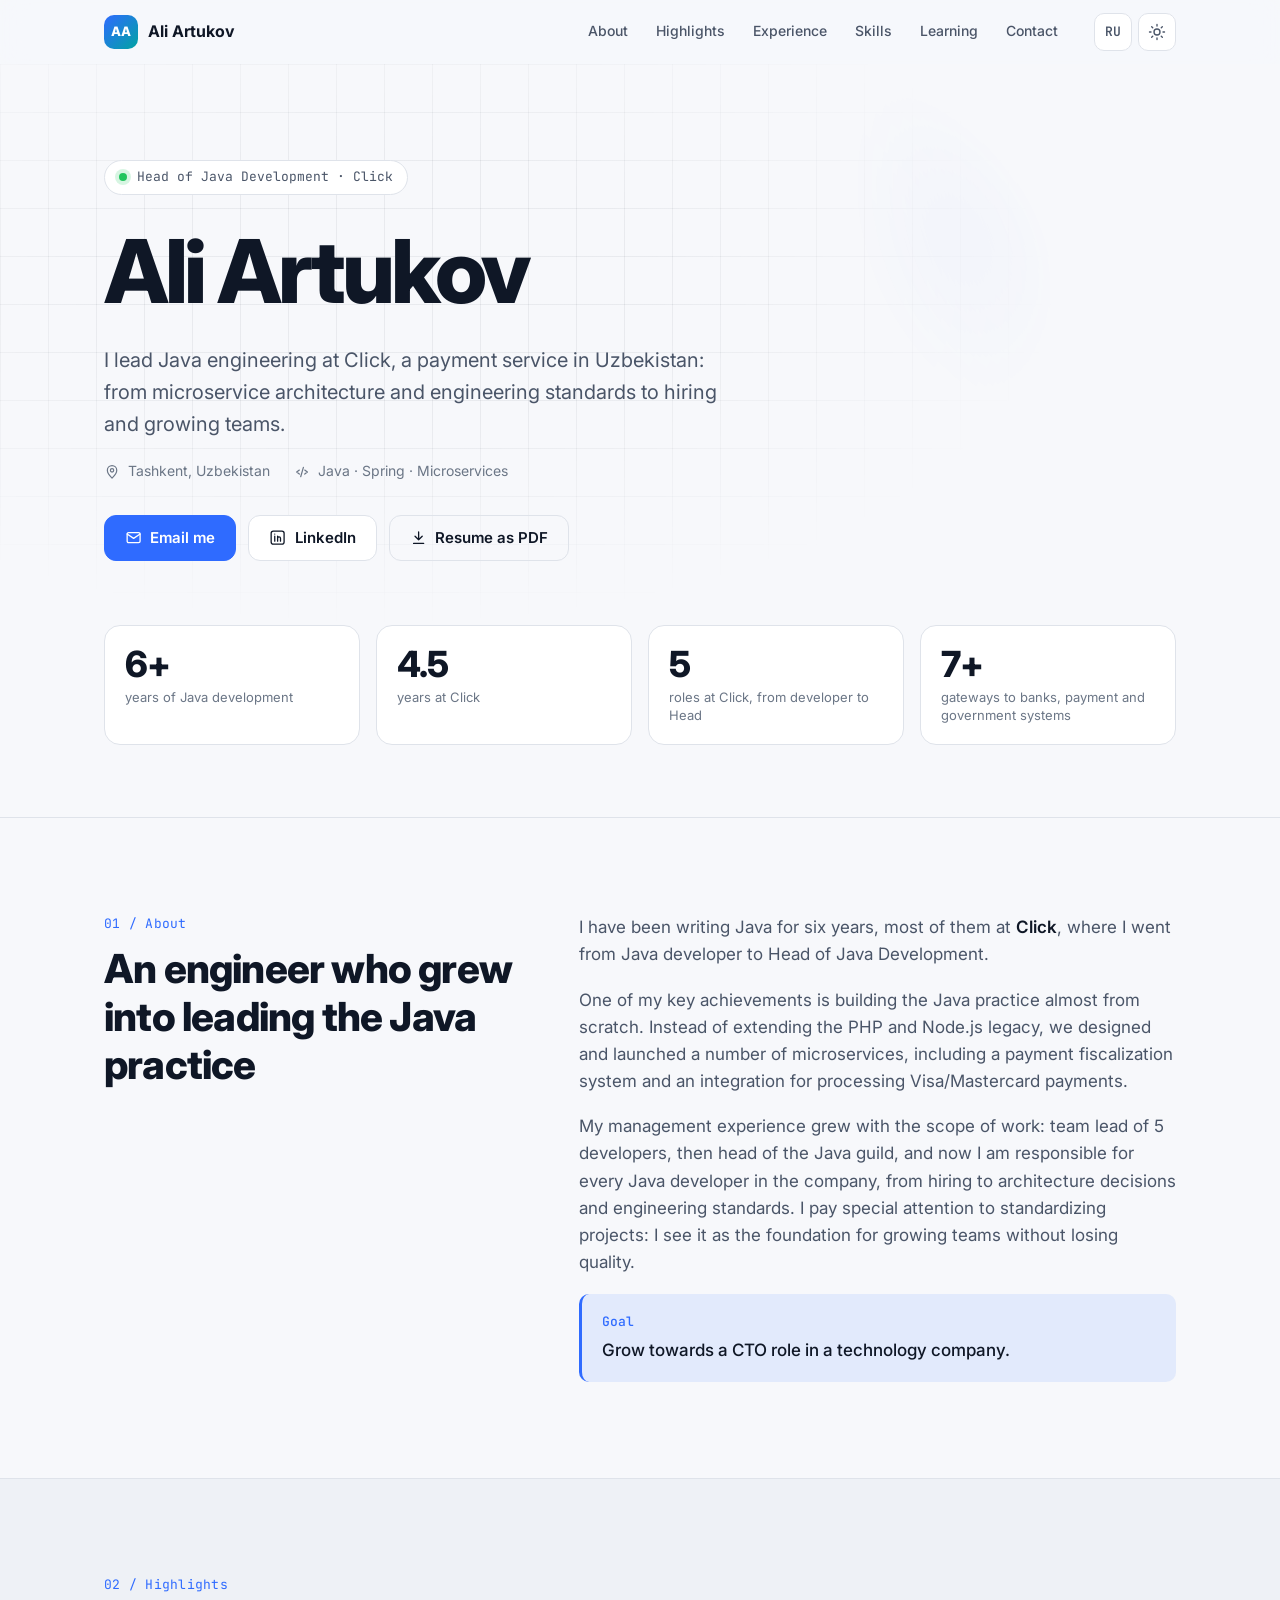
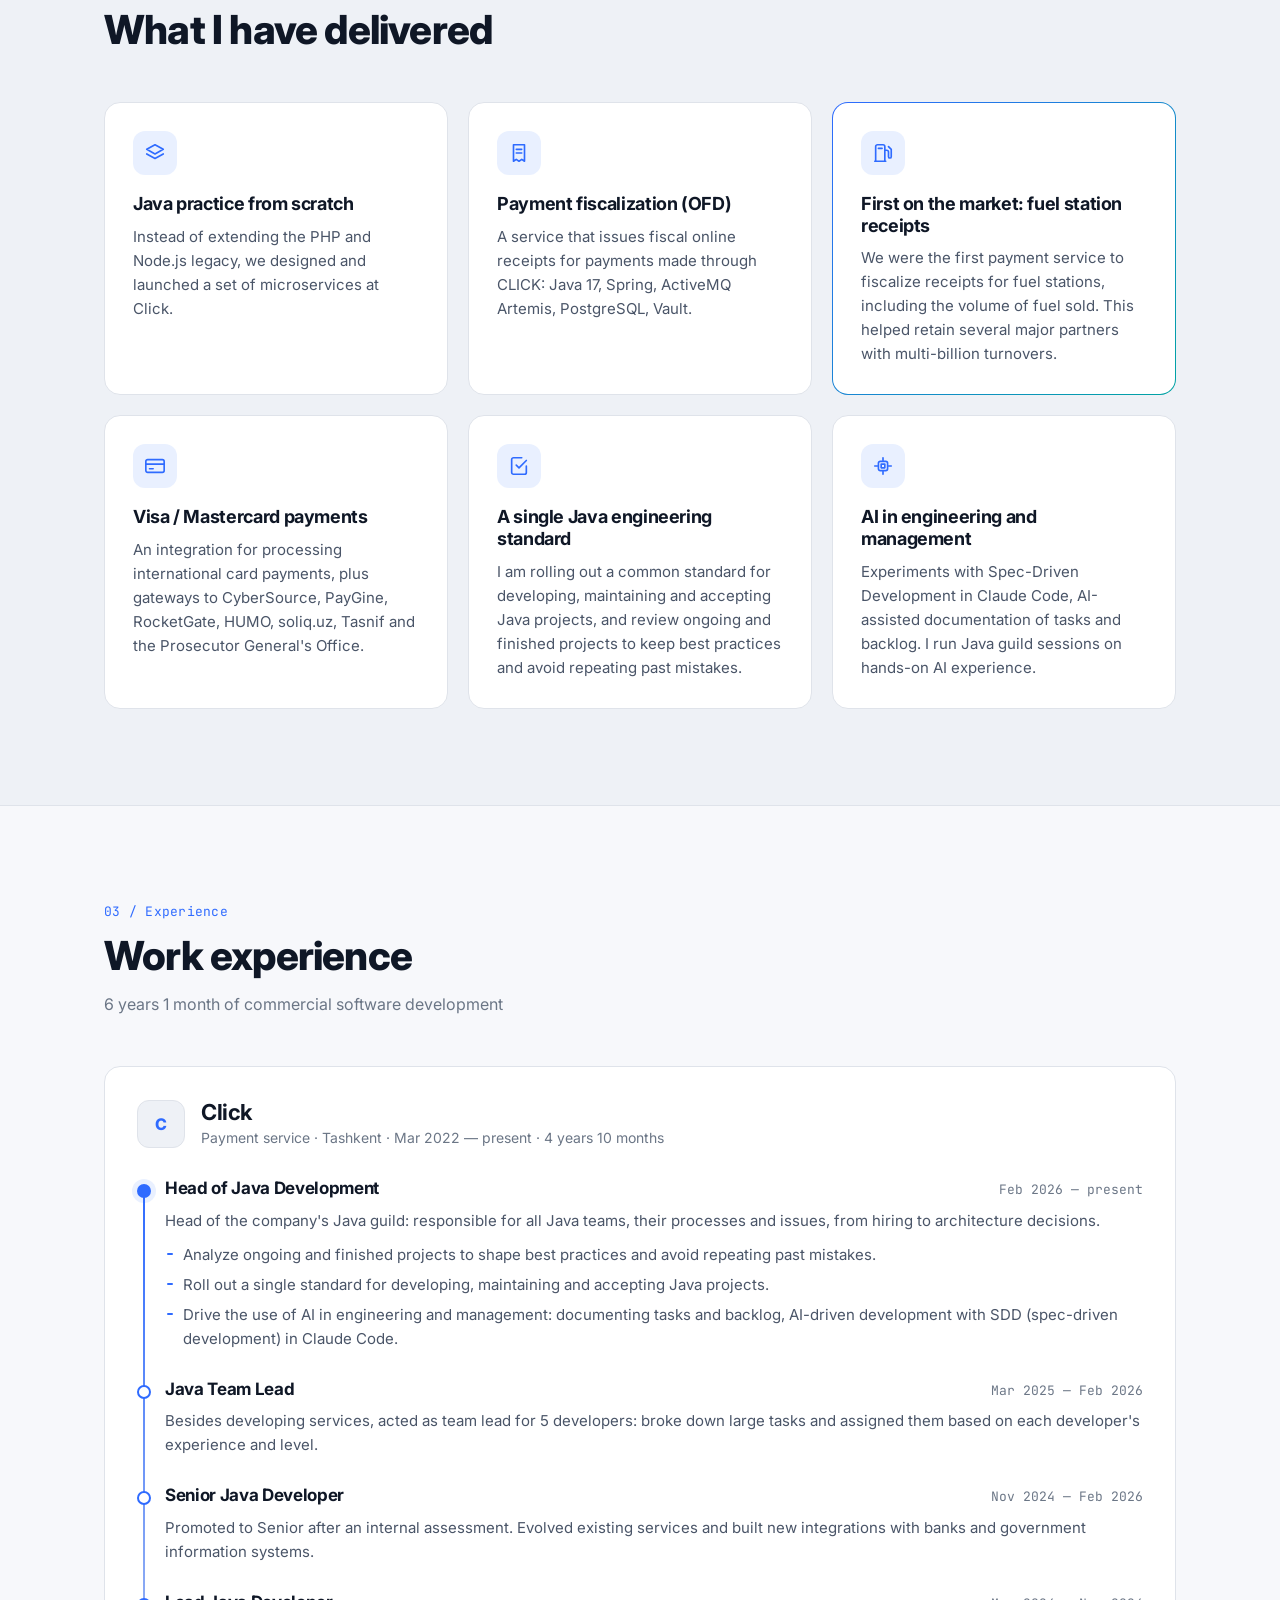
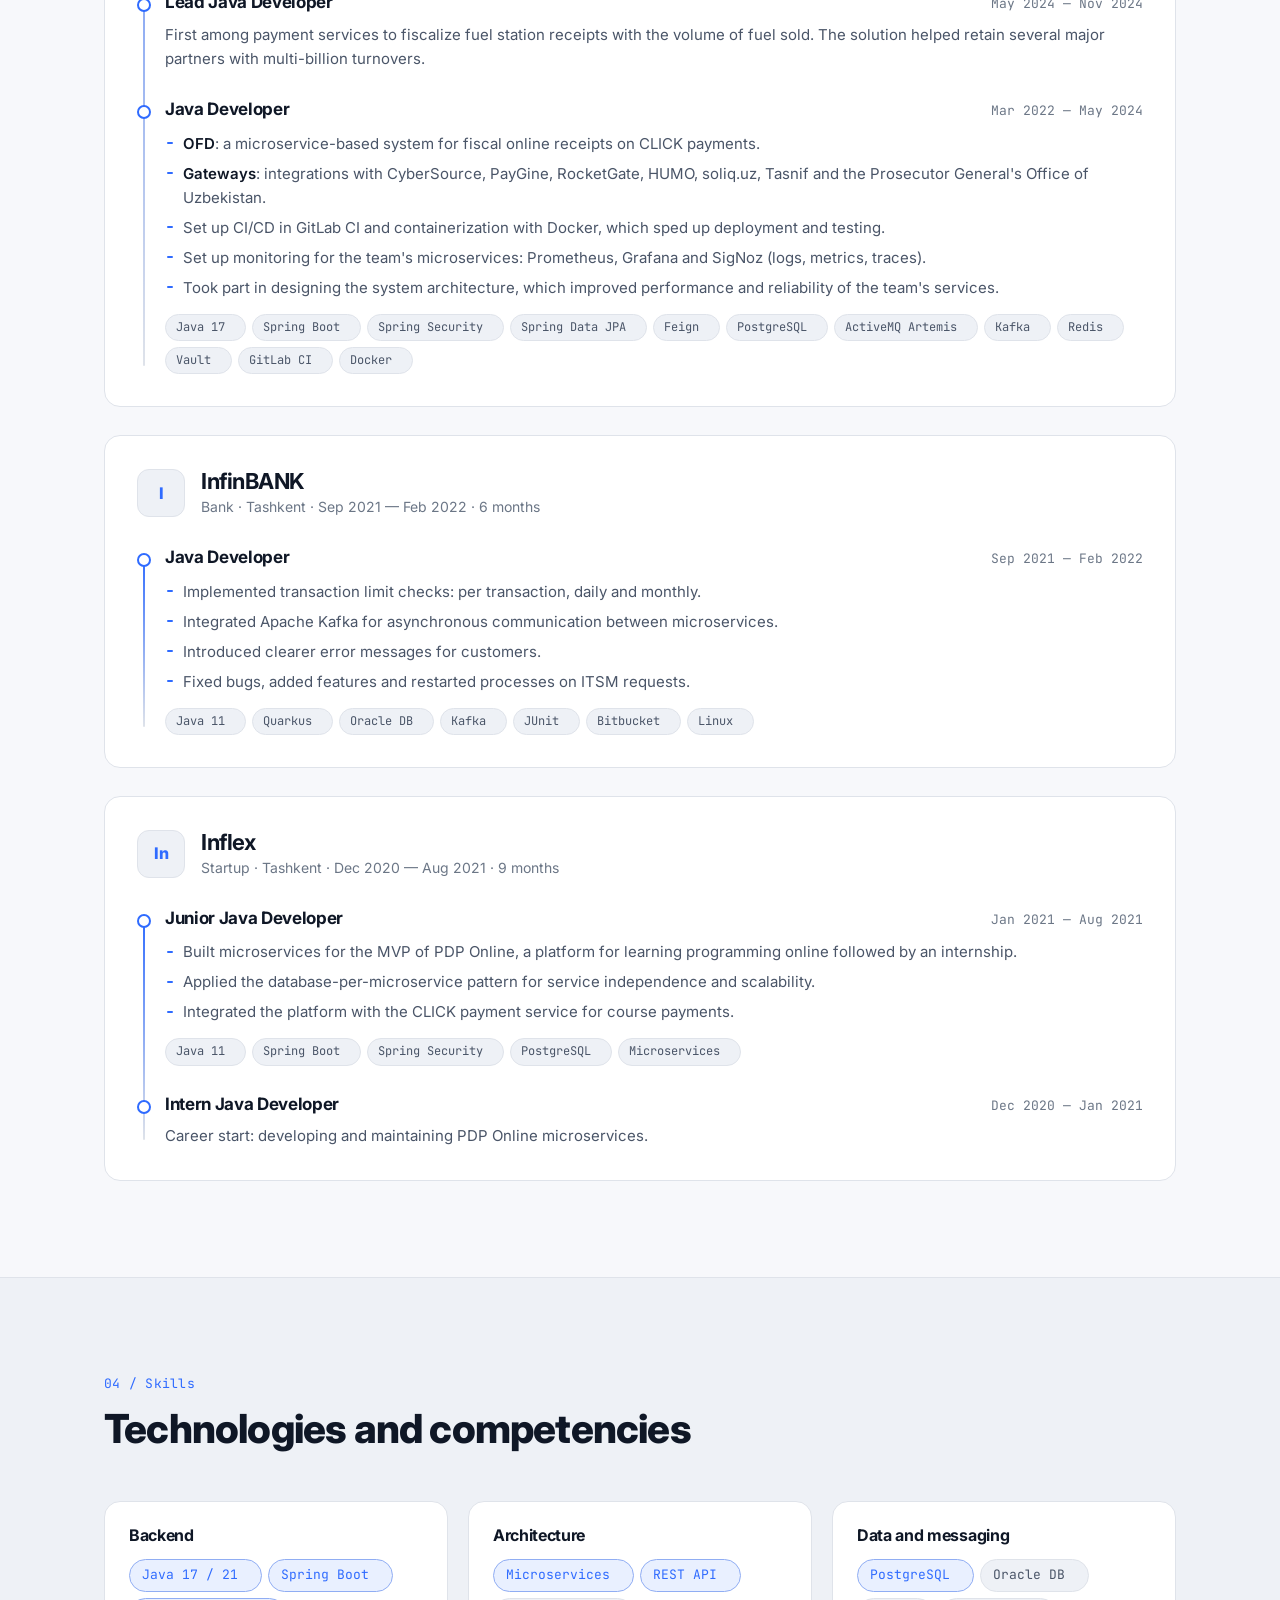
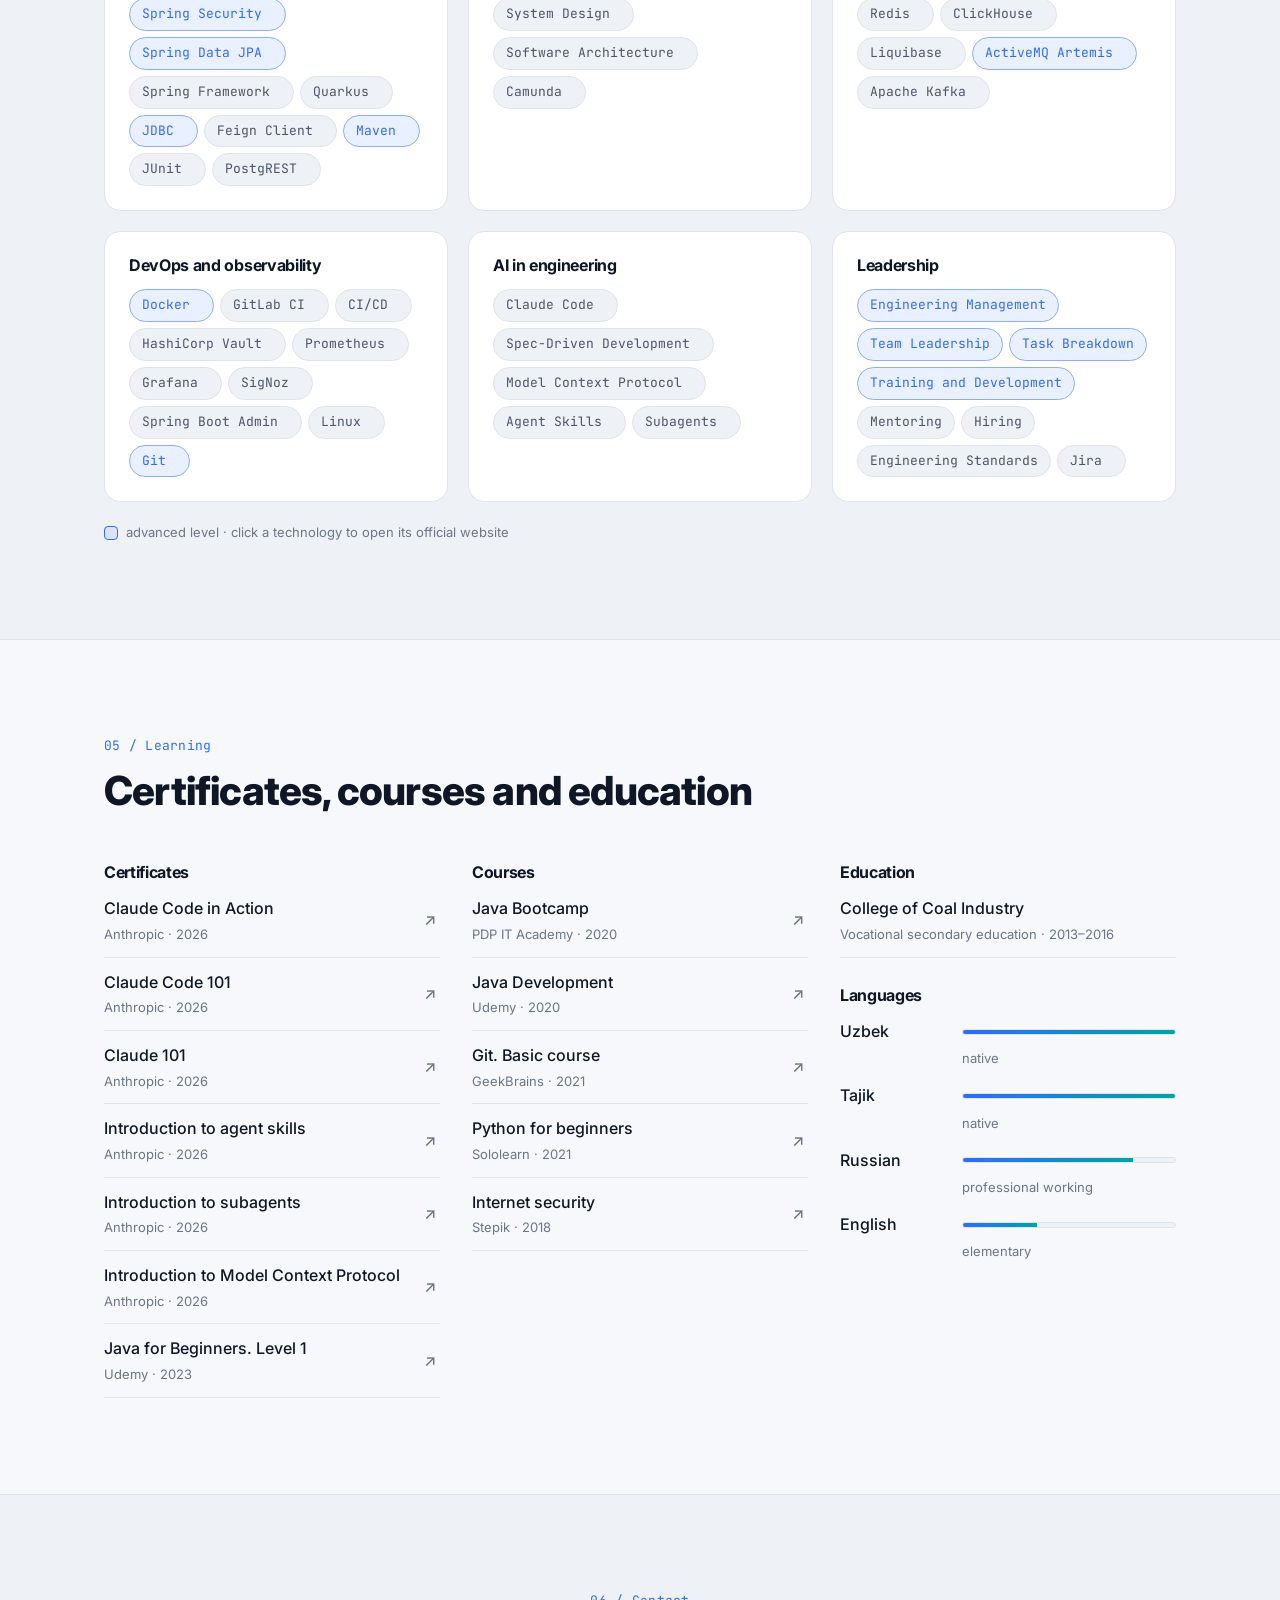
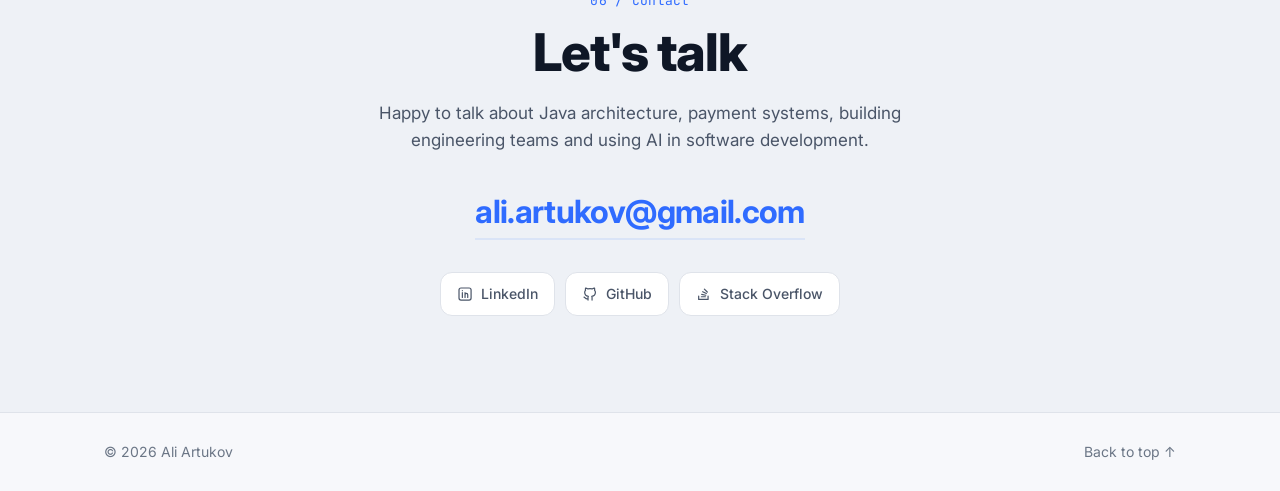
==== commit f1ccd039: "Link courses, fix scroll to top, regroup skills - courses and the Udemy Java certificate link to the" ====
--- a/en/index.html
+++ b/en/index.html
@@ -56,10 +56,10 @@
   </script>
 </head>
 
-<body>
+<body id="top">
 <a class="skip-link" href="#main">Skip to content</a>
 
-<header class="nav" id="top">
+<header class="nav">
   <div class="nav__inner">
     <a class="nav__logo" href="#top" aria-label="Back to top">
       <span class="monogram">AA</span>
@@ -404,6 +404,7 @@
             <li><a href="https://spring.io/projects/spring-cloud-openfeign" target="_blank" rel="noopener">Feign Client</a></li>
             <li class="is-strong"><a href="https://maven.apache.org/" target="_blank" rel="noopener">Maven</a></li>
             <li><a href="https://junit.org/" target="_blank" rel="noopener">JUnit</a></li>
+            <li><a href="https://postgrest.org/" target="_blank" rel="noopener">PostgREST</a></li>
           </ul>
         </div>
         <div class="skill-group reveal">
@@ -411,7 +412,7 @@
           <ul class="tags tags--lg">
             <li class="is-strong"><a href="https://martinfowler.com/articles/microservices.html" target="_blank" rel="noopener">Microservices</a></li>
             <li class="is-strong"><a href="https://ics.uci.edu/~fielding/pubs/dissertation/rest_arch_style.htm" target="_blank" rel="noopener">REST API</a></li>
-            <li>System Design</li>
+            <li><a href="https://github.com/donnemartin/system-design-primer" target="_blank" rel="noopener">System Design</a></li>
             <li><a href="https://martinfowler.com/architecture/" target="_blank" rel="noopener">Software Architecture</a></li>
             <li><a href="https://camunda.com/" target="_blank" rel="noopener">Camunda</a></li>
           </ul>
@@ -424,7 +425,6 @@
             <li><a href="https://redis.io/" target="_blank" rel="noopener">Redis</a></li>
             <li><a href="https://clickhouse.com/" target="_blank" rel="noopener">ClickHouse</a></li>
             <li><a href="https://www.liquibase.com/" target="_blank" rel="noopener">Liquibase</a></li>
-            <li><a href="https://postgrest.org/" target="_blank" rel="noopener">PostgREST</a></li>
             <li class="is-strong"><a href="https://artemis.apache.org/components/artemis/" target="_blank" rel="noopener">ActiveMQ Artemis</a></li>
             <li><a href="https://kafka.apache.org/" target="_blank" rel="noopener">Apache Kafka</a></li>
           </ul>
@@ -485,18 +485,18 @@
             <li><a href="https://verify.skilljar.com/c/n3tggo8m4crp" target="_blank" rel="noopener"><span>Introduction to agent skills</span><span class="list__meta">Anthropic · 2026</span></a></li>
             <li><a href="https://verify.skilljar.com/c/57s2xbnx5k5u" target="_blank" rel="noopener"><span>Introduction to subagents</span><span class="list__meta">Anthropic · 2026</span></a></li>
             <li><a href="https://verify.skilljar.com/c/mstiecypxxa9" target="_blank" rel="noopener"><span>Introduction to Model Context Protocol</span><span class="list__meta">Anthropic · 2026</span></a></li>
-            <li><span>Java Skill Assessment</span><span class="list__meta">LinkedIn · 2023</span></li>
+            <li><a href="https://www.udemy.com/certificate/UC-12759352-770a-4be5-92a0-10dba7cfe60d/" target="_blank" rel="noopener"><span>Java for Beginners. Level 1</span><span class="list__meta">Udemy · 2023</span></a></li>
           </ul>
         </div>
 
         <div class="learning__col reveal">
           <h3>Courses</h3>
-          <ul class="list">
-            <li><span>Java Bootcamp</span><span class="list__meta">PDP IT Academy · 2020</span></li>
-            <li><span>Java Development</span><span class="list__meta">Udemy · 2020</span></li>
-            <li><span>Git. Basic course</span><span class="list__meta">GeekBrains · 2021</span></li>
-            <li><span>Python for beginners</span><span class="list__meta">Sololearn · 2021</span></li>
-            <li><span>Internet security</span><span class="list__meta">Stepik · 2018</span></li>
+          <ul class="list list--links">
+            <li><a href="https://online.pdp.uz/checkCertificateQr/952de855-b169-4fbd-bcee-6f51f04cf5d6" target="_blank" rel="noopener"><span>Java Bootcamp</span><span class="list__meta">PDP IT Academy · 2020</span></a></li>
+            <li><a href="https://www.udemy.com/certificate/UC-cc9c42cc-d687-4473-b73f-2e469181038a/" target="_blank" rel="noopener"><span>Java Development</span><span class="list__meta">Udemy · 2020</span></a></li>
+            <li><a href="https://gb.ru/certificates/1284189" target="_blank" rel="noopener"><span>Git. Basic course</span><span class="list__meta">GeekBrains · 2021</span></a></li>
+            <li><a href="https://www.sololearn.com/certificates/course/en/7801465/1157/landscape/png" target="_blank" rel="noopener"><span>Python for beginners</span><span class="list__meta">Sololearn · 2021</span></a></li>
+            <li><a href="https://stepik.org/certificate/19cebd214195abe97be6c7d19fb1e327f4880298.pdf" target="_blank" rel="noopener"><span>Internet security</span><span class="list__meta">Stepik · 2018</span></a></li>
           </ul>
         </div>
 
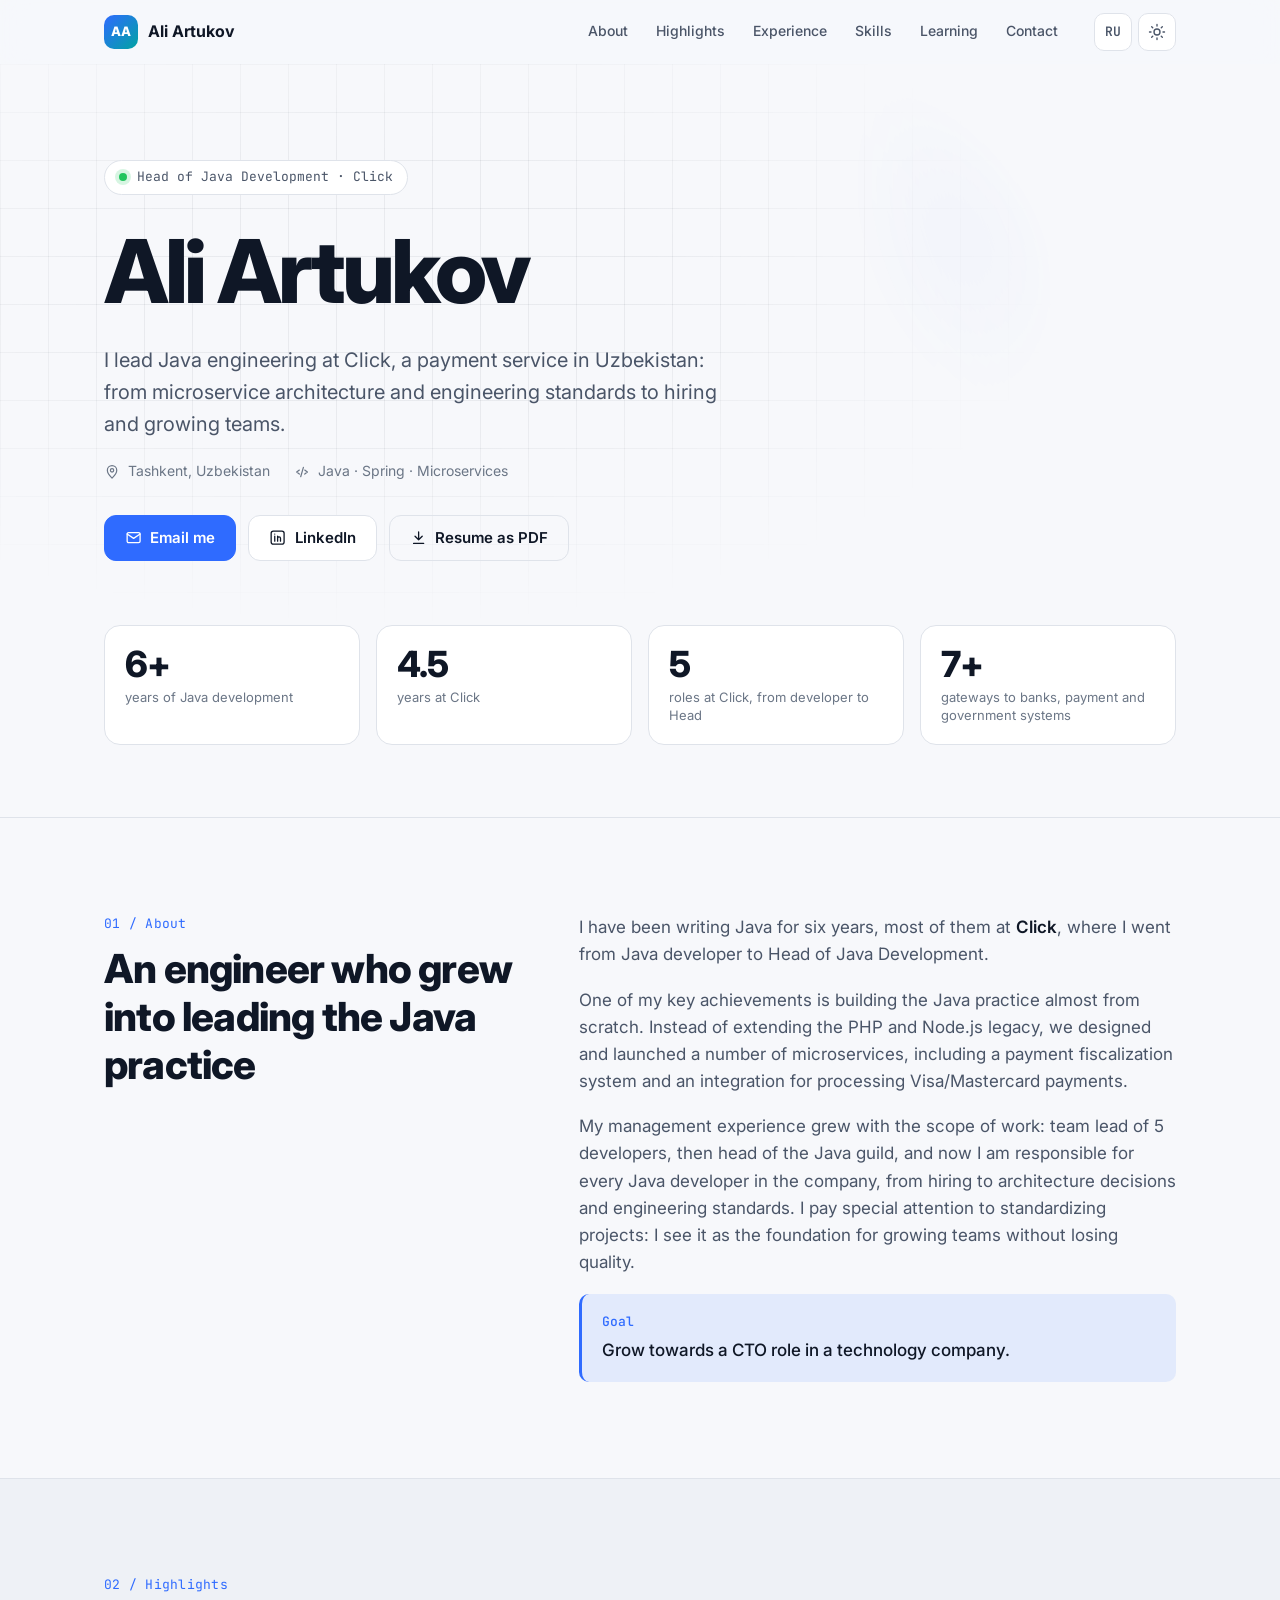
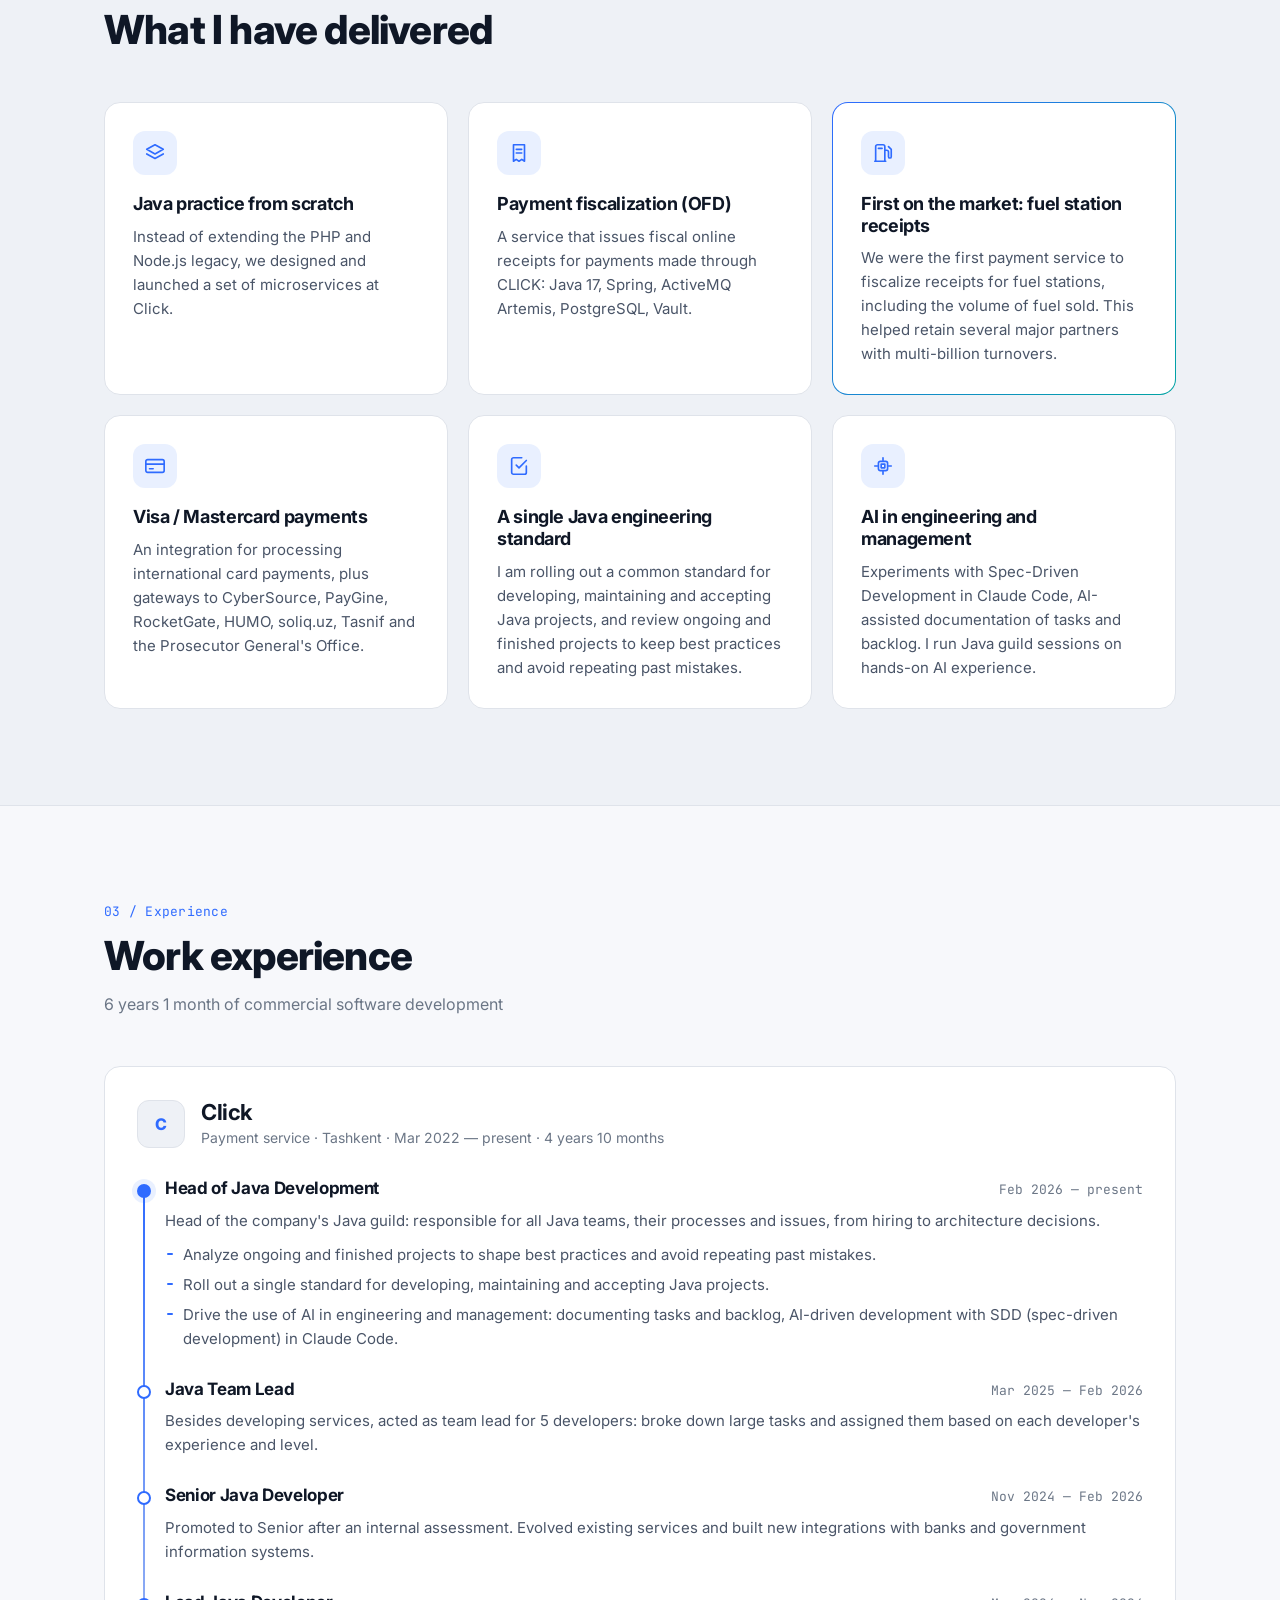
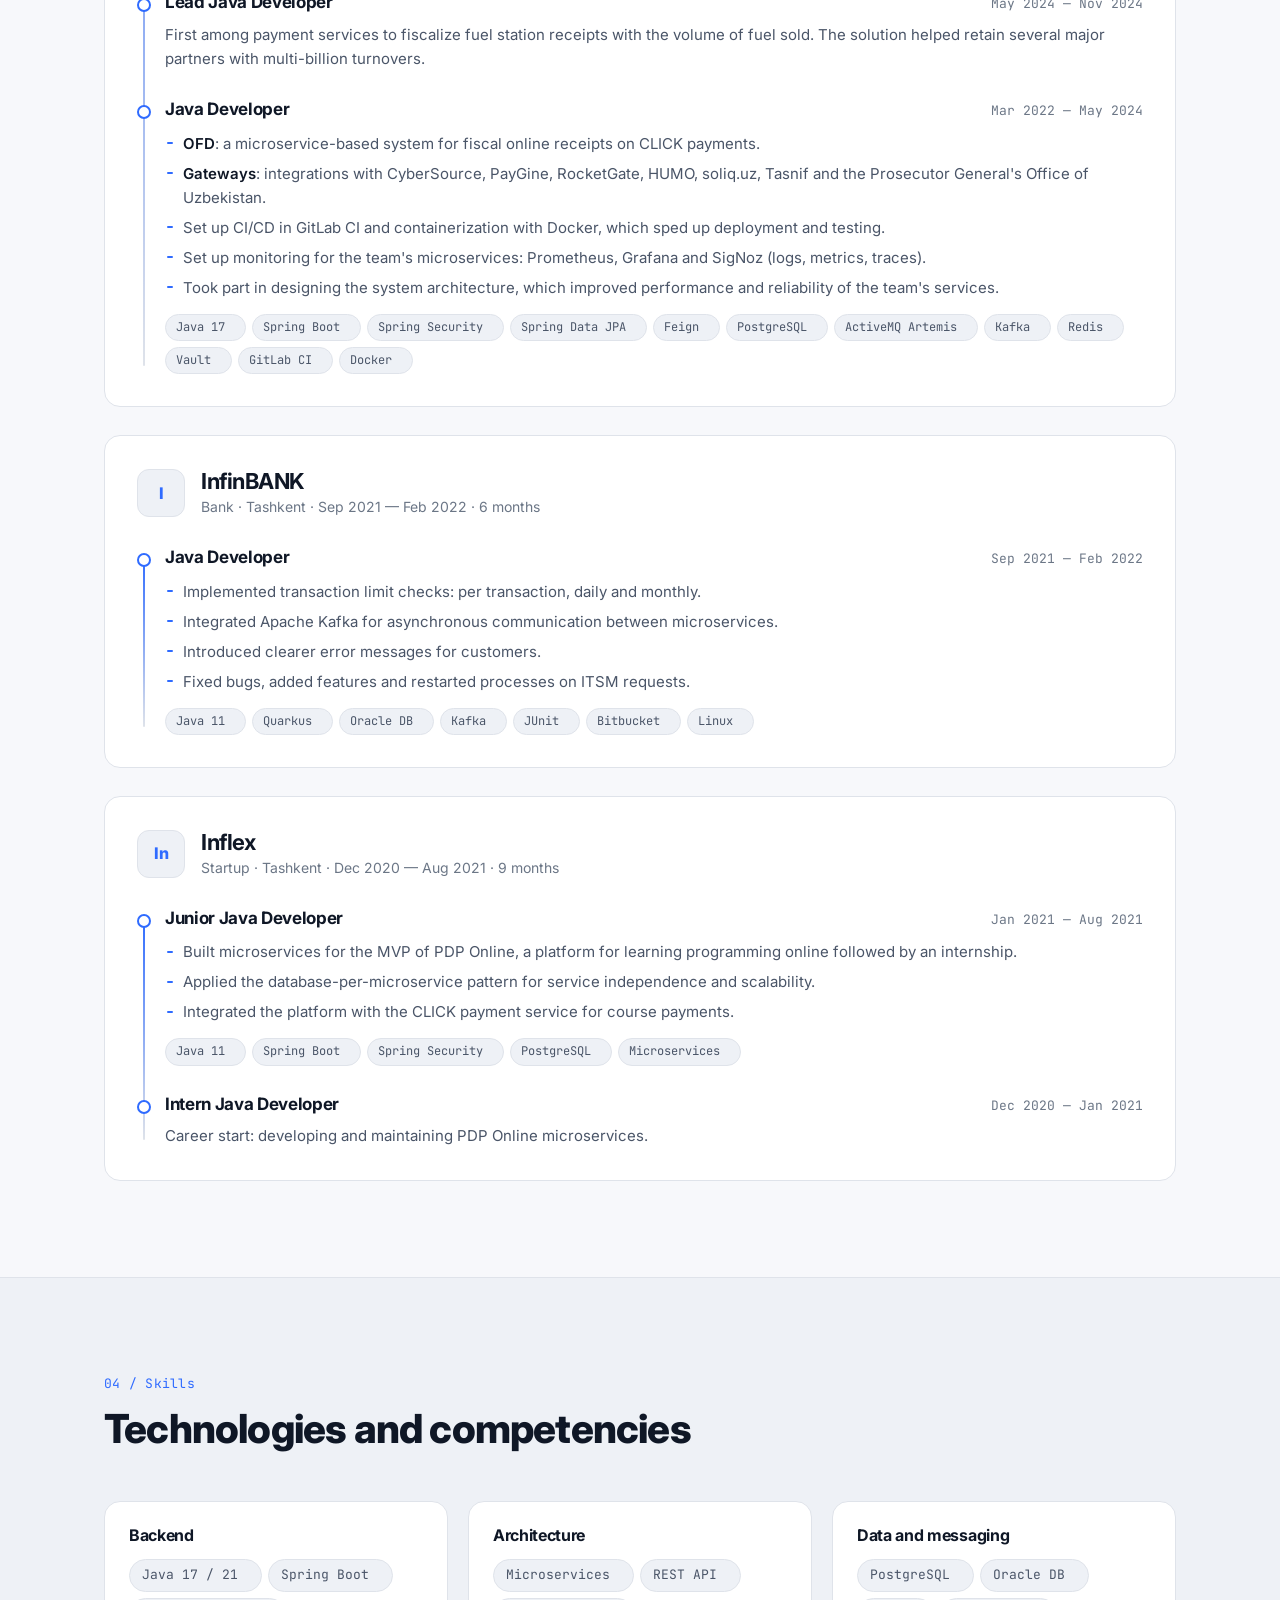
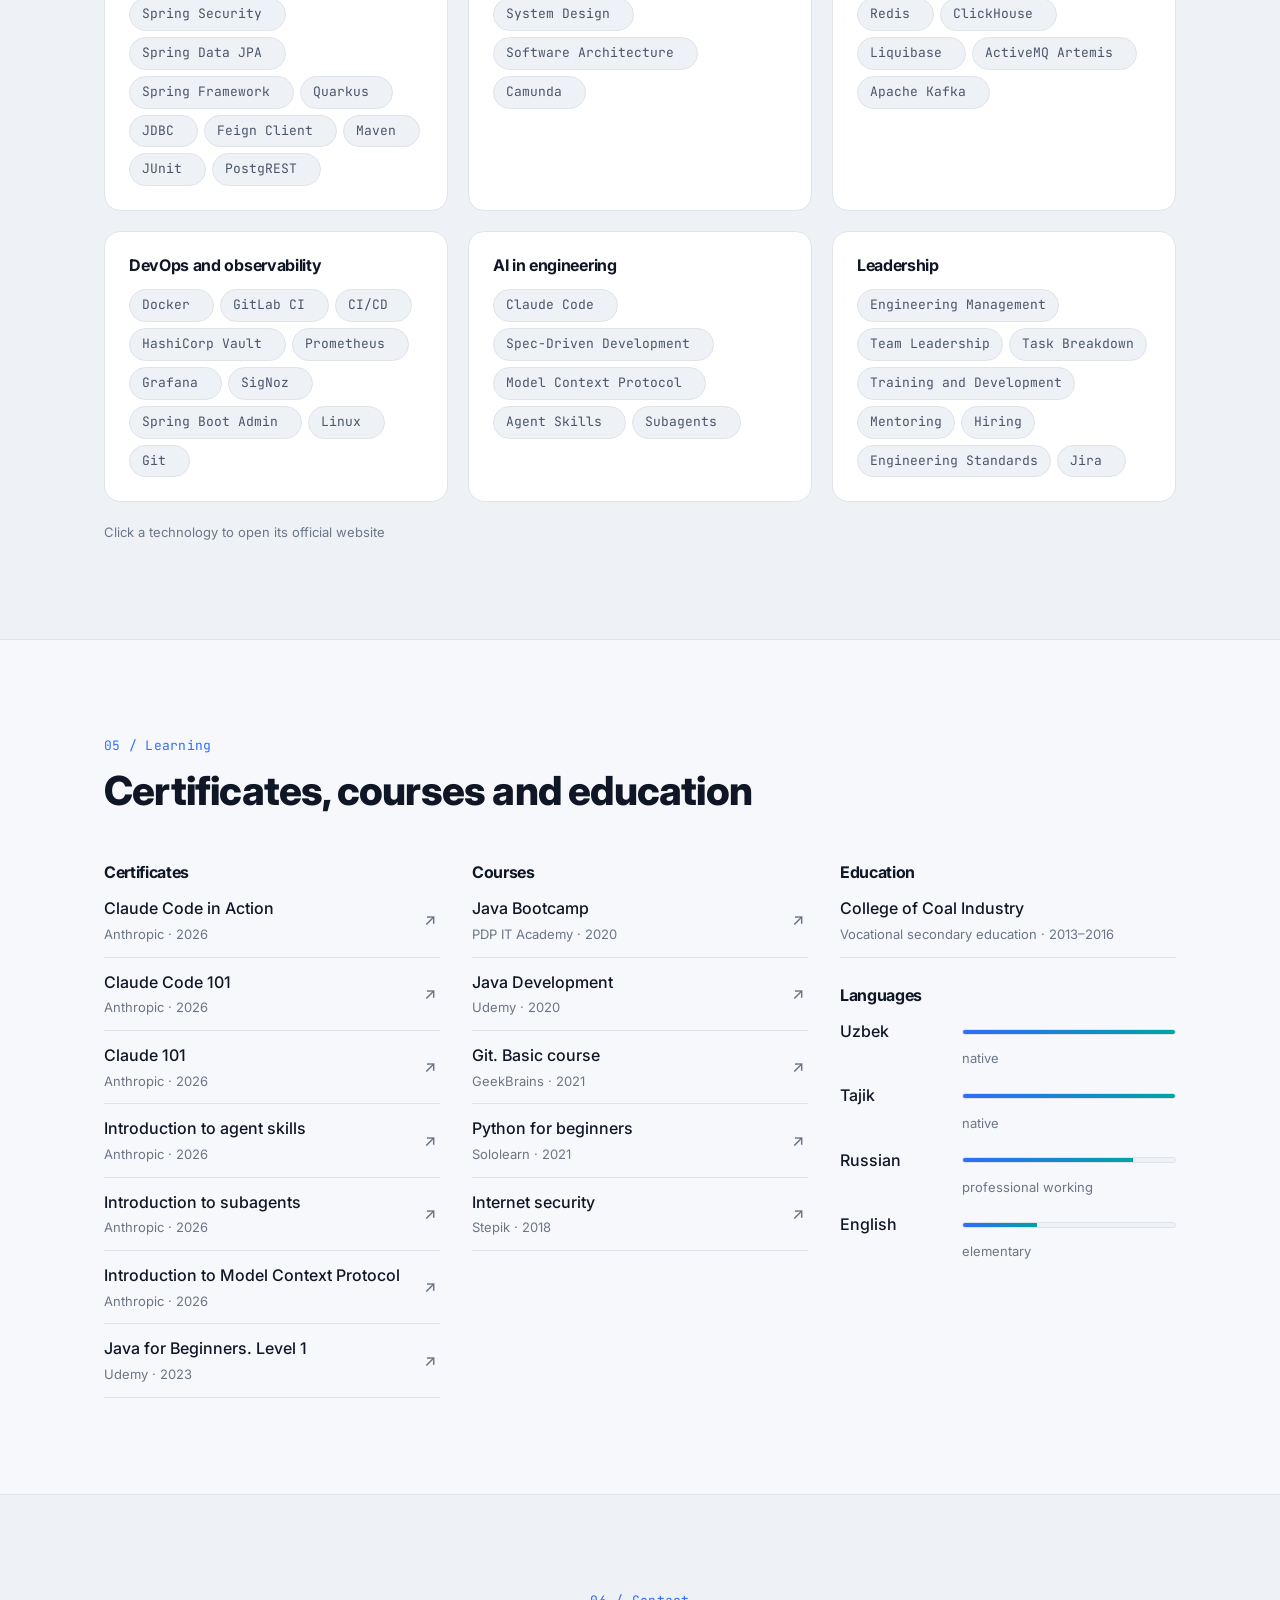
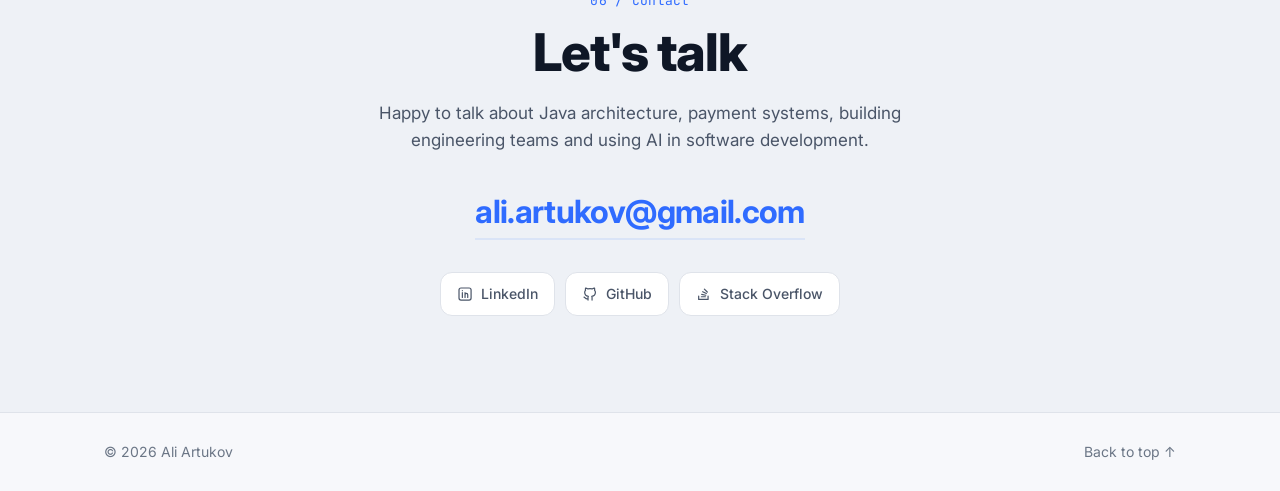
==== commit 23a020a0: "Drop skill level highlighting: hh.uz self-assessment is outdated" ====
--- a/en/index.html
+++ b/en/index.html
@@ -394,15 +394,15 @@
         <div class="skill-group reveal">
           <h3>Backend</h3>
           <ul class="tags tags--lg">
-            <li class="is-strong"><a href="https://www.oracle.com/java/" target="_blank" rel="noopener">Java 17 / 21</a></li>
-            <li class="is-strong"><a href="https://spring.io/projects/spring-boot" target="_blank" rel="noopener">Spring Boot</a></li>
-            <li class="is-strong"><a href="https://spring.io/projects/spring-security" target="_blank" rel="noopener">Spring Security</a></li>
-            <li class="is-strong"><a href="https://spring.io/projects/spring-data-jpa" target="_blank" rel="noopener">Spring Data JPA</a></li>
+            <li><a href="https://www.oracle.com/java/" target="_blank" rel="noopener">Java 17 / 21</a></li>
+            <li><a href="https://spring.io/projects/spring-boot" target="_blank" rel="noopener">Spring Boot</a></li>
+            <li><a href="https://spring.io/projects/spring-security" target="_blank" rel="noopener">Spring Security</a></li>
+            <li><a href="https://spring.io/projects/spring-data-jpa" target="_blank" rel="noopener">Spring Data JPA</a></li>
             <li><a href="https://spring.io/projects/spring-framework" target="_blank" rel="noopener">Spring Framework</a></li>
             <li><a href="https://quarkus.io/" target="_blank" rel="noopener">Quarkus</a></li>
-            <li class="is-strong"><a href="https://docs.oracle.com/javase/tutorial/jdbc/" target="_blank" rel="noopener">JDBC</a></li>
+            <li><a href="https://docs.oracle.com/javase/tutorial/jdbc/" target="_blank" rel="noopener">JDBC</a></li>
             <li><a href="https://spring.io/projects/spring-cloud-openfeign" target="_blank" rel="noopener">Feign Client</a></li>
-            <li class="is-strong"><a href="https://maven.apache.org/" target="_blank" rel="noopener">Maven</a></li>
+            <li><a href="https://maven.apache.org/" target="_blank" rel="noopener">Maven</a></li>
             <li><a href="https://junit.org/" target="_blank" rel="noopener">JUnit</a></li>
             <li><a href="https://postgrest.org/" target="_blank" rel="noopener">PostgREST</a></li>
           </ul>
@@ -410,8 +410,8 @@
         <div class="skill-group reveal">
           <h3>Architecture</h3>
           <ul class="tags tags--lg">
-            <li class="is-strong"><a href="https://martinfowler.com/articles/microservices.html" target="_blank" rel="noopener">Microservices</a></li>
-            <li class="is-strong"><a href="https://ics.uci.edu/~fielding/pubs/dissertation/rest_arch_style.htm" target="_blank" rel="noopener">REST API</a></li>
+            <li><a href="https://martinfowler.com/articles/microservices.html" target="_blank" rel="noopener">Microservices</a></li>
+            <li><a href="https://ics.uci.edu/~fielding/pubs/dissertation/rest_arch_style.htm" target="_blank" rel="noopener">REST API</a></li>
             <li><a href="https://github.com/donnemartin/system-design-primer" target="_blank" rel="noopener">System Design</a></li>
             <li><a href="https://martinfowler.com/architecture/" target="_blank" rel="noopener">Software Architecture</a></li>
             <li><a href="https://camunda.com/" target="_blank" rel="noopener">Camunda</a></li>
@@ -420,19 +420,19 @@
         <div class="skill-group reveal">
           <h3>Data and messaging</h3>
           <ul class="tags tags--lg">
-            <li class="is-strong"><a href="https://www.postgresql.org/" target="_blank" rel="noopener">PostgreSQL</a></li>
+            <li><a href="https://www.postgresql.org/" target="_blank" rel="noopener">PostgreSQL</a></li>
             <li><a href="https://www.oracle.com/database/" target="_blank" rel="noopener">Oracle DB</a></li>
             <li><a href="https://redis.io/" target="_blank" rel="noopener">Redis</a></li>
             <li><a href="https://clickhouse.com/" target="_blank" rel="noopener">ClickHouse</a></li>
             <li><a href="https://www.liquibase.com/" target="_blank" rel="noopener">Liquibase</a></li>
-            <li class="is-strong"><a href="https://artemis.apache.org/components/artemis/" target="_blank" rel="noopener">ActiveMQ Artemis</a></li>
+            <li><a href="https://artemis.apache.org/components/artemis/" target="_blank" rel="noopener">ActiveMQ Artemis</a></li>
             <li><a href="https://kafka.apache.org/" target="_blank" rel="noopener">Apache Kafka</a></li>
           </ul>
         </div>
         <div class="skill-group reveal">
           <h3>DevOps and observability</h3>
           <ul class="tags tags--lg">
-            <li class="is-strong"><a href="https://www.docker.com/" target="_blank" rel="noopener">Docker</a></li>
+            <li><a href="https://www.docker.com/" target="_blank" rel="noopener">Docker</a></li>
             <li><a href="https://docs.gitlab.com/ci/" target="_blank" rel="noopener">GitLab CI</a></li>
             <li><a href="https://continuousdelivery.com/" target="_blank" rel="noopener">CI/CD</a></li>
             <li><a href="https://developer.hashicorp.com/vault" target="_blank" rel="noopener">HashiCorp Vault</a></li>
@@ -441,7 +441,7 @@
             <li><a href="https://signoz.io/" target="_blank" rel="noopener">SigNoz</a></li>
             <li><a href="https://github.com/codecentric/spring-boot-admin" target="_blank" rel="noopener">Spring Boot Admin</a></li>
             <li><a href="https://www.kernel.org/" target="_blank" rel="noopener">Linux</a></li>
-            <li class="is-strong"><a href="https://git-scm.com/" target="_blank" rel="noopener">Git</a></li>
+            <li><a href="https://git-scm.com/" target="_blank" rel="noopener">Git</a></li>
           </ul>
         </div>
         <div class="skill-group reveal">
@@ -457,13 +457,13 @@
         <div class="skill-group reveal">
           <h3>Leadership</h3>
           <ul class="tags tags--lg">
-            <li class="is-strong">Engineering Management</li><li class="is-strong">Team Leadership</li><li class="is-strong">Task Breakdown</li>
-            <li class="is-strong">Training and Development</li><li>Mentoring</li><li>Hiring</li><li>Engineering Standards</li>
+            <li>Engineering Management</li><li>Team Leadership</li><li>Task Breakdown</li>
+            <li>Training and Development</li><li>Mentoring</li><li>Hiring</li><li>Engineering Standards</li>
             <li><a href="https://www.atlassian.com/software/jira" target="_blank" rel="noopener">Jira</a></li>
           </ul>
         </div>
       </div>
-      <p class="legend"><span class="legend__mark"></span> advanced level · click a technology to open its official website</p>
+      <p class="legend">Click a technology to open its official website</p>
     </div>
   </section>
 
--- a/assets/style.css
+++ b/assets/style.css
@@ -332,7 +332,6 @@
 }
 .skill-group h3 { font-size: 16px; }
 .tags--lg li { font-size: 13px; padding: 5px 12px; }
-.tags li.is-strong { color: var(--accent); border-color: color-mix(in srgb, var(--accent) 45%, var(--border)); background: var(--accent-soft); }
 
 /* Linked tags: the whole pill is the link */
 .tags li:has(> a) { padding: 0; transition: border-color .15s, color .15s; }
@@ -346,7 +345,6 @@
 }
 .tags li > a:hover::after, .tags li > a:focus-visible::after { opacity: .8; transform: none; }
 .legend { display: flex; align-items: center; gap: 8px; margin-top: 20px; font-size: 13px; color: var(--muted); }
-.legend__mark { width: 14px; height: 14px; border-radius: 4px; background: var(--accent-soft); border: 1px solid var(--accent); }
 
 /* Learning */
 .learning { display: grid; grid-template-columns: repeat(3, 1fr); gap: 32px; }
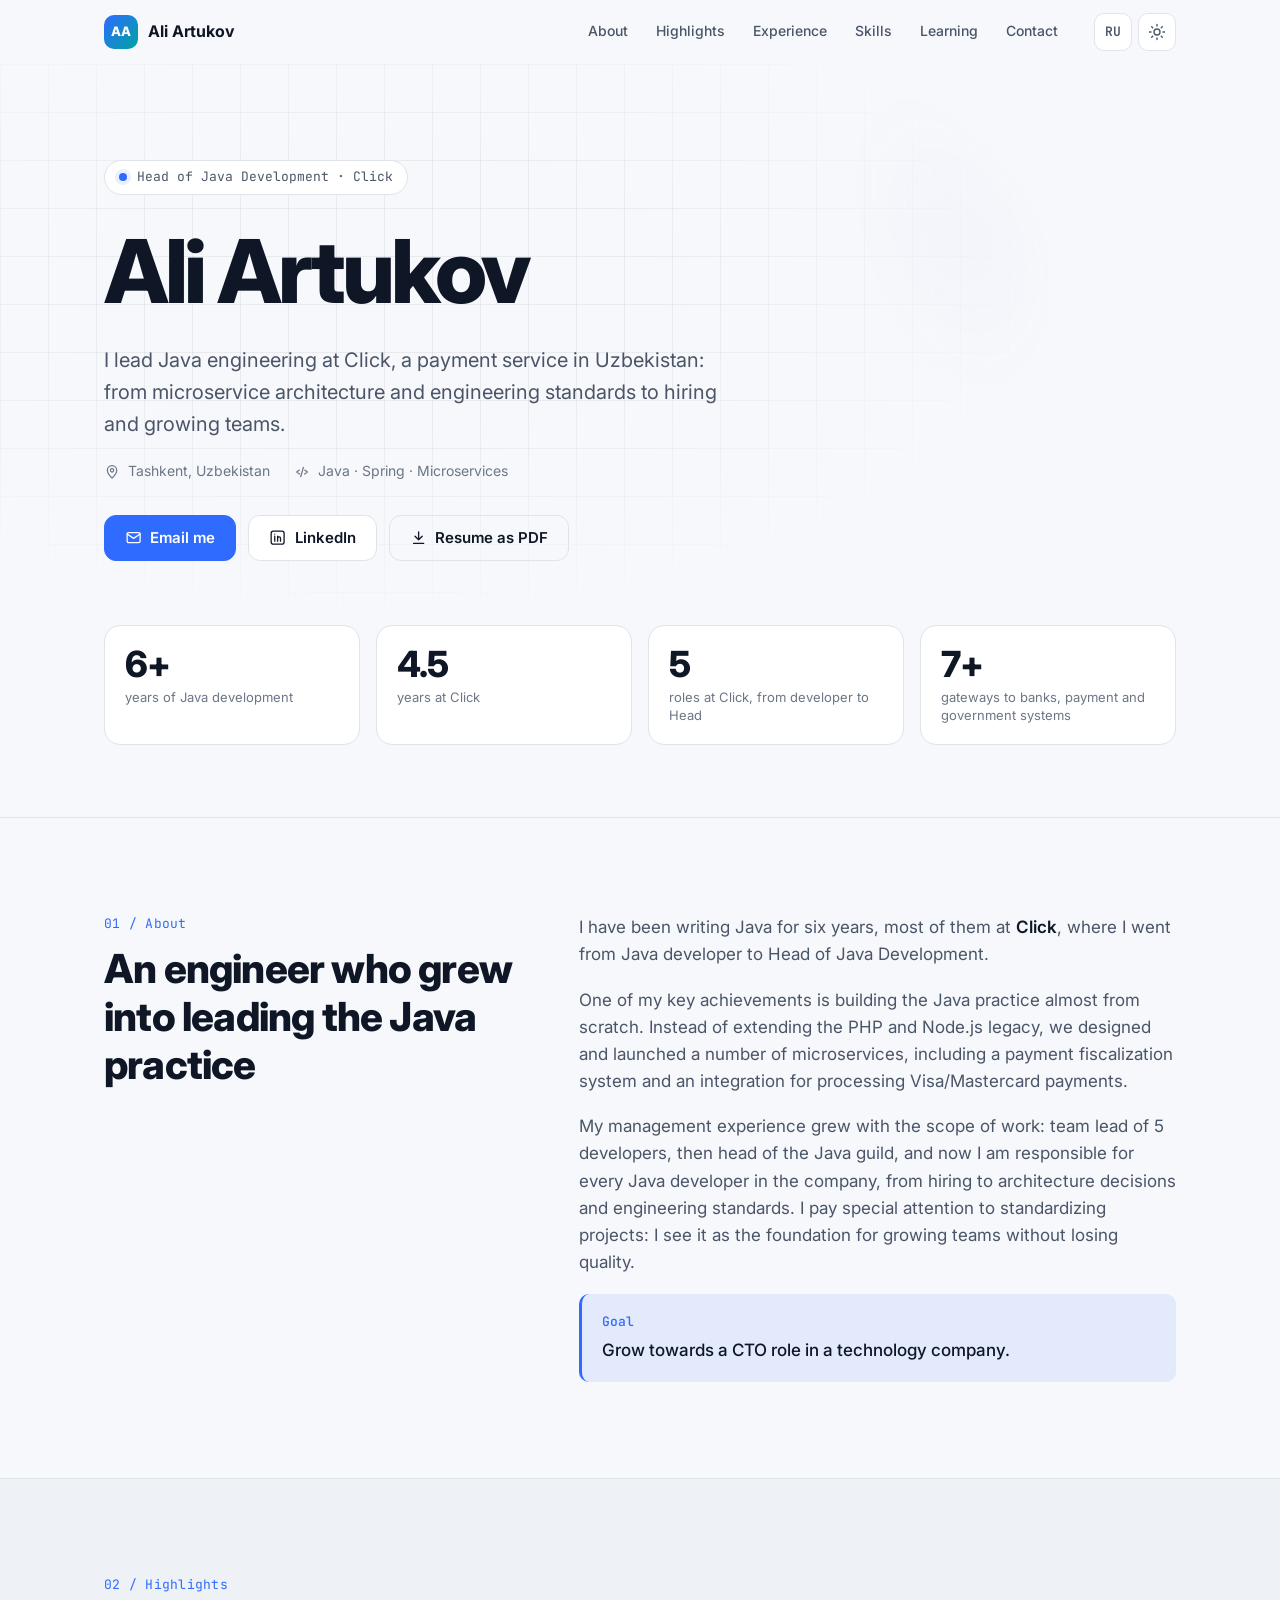
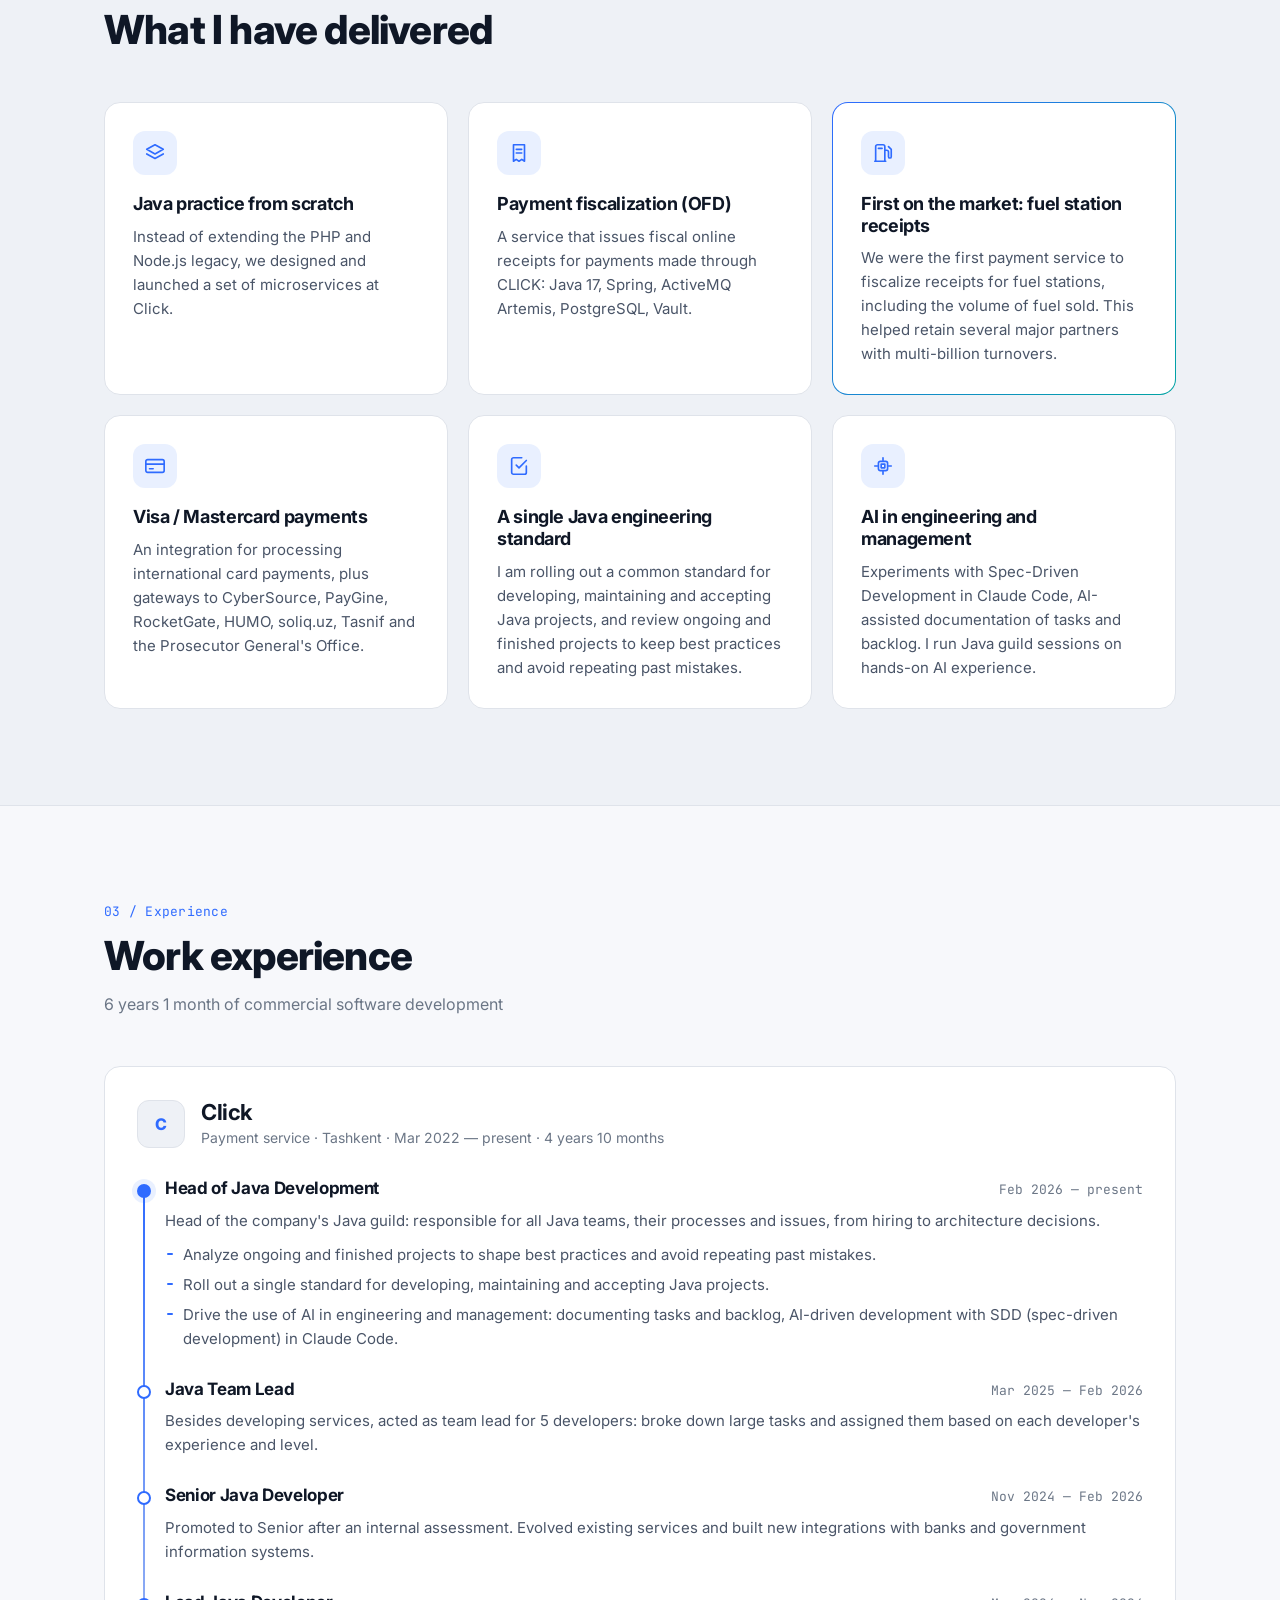
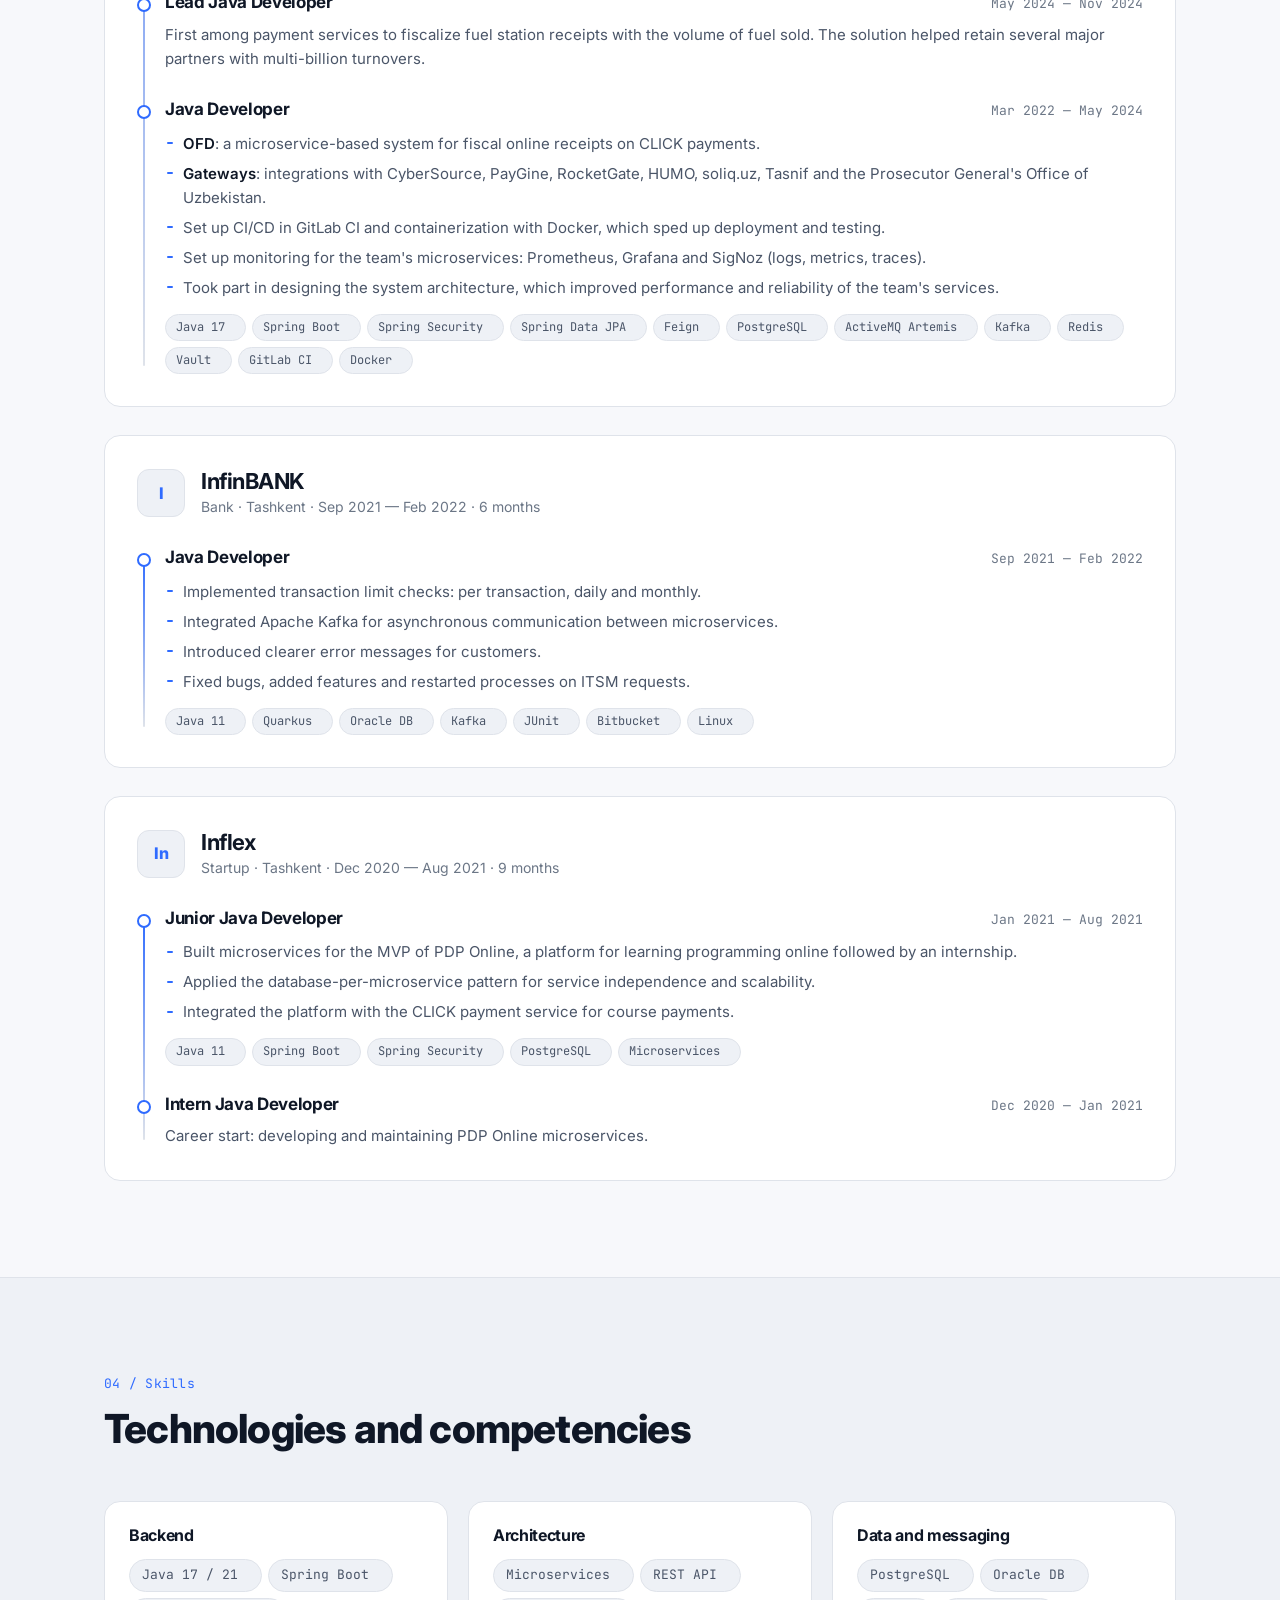
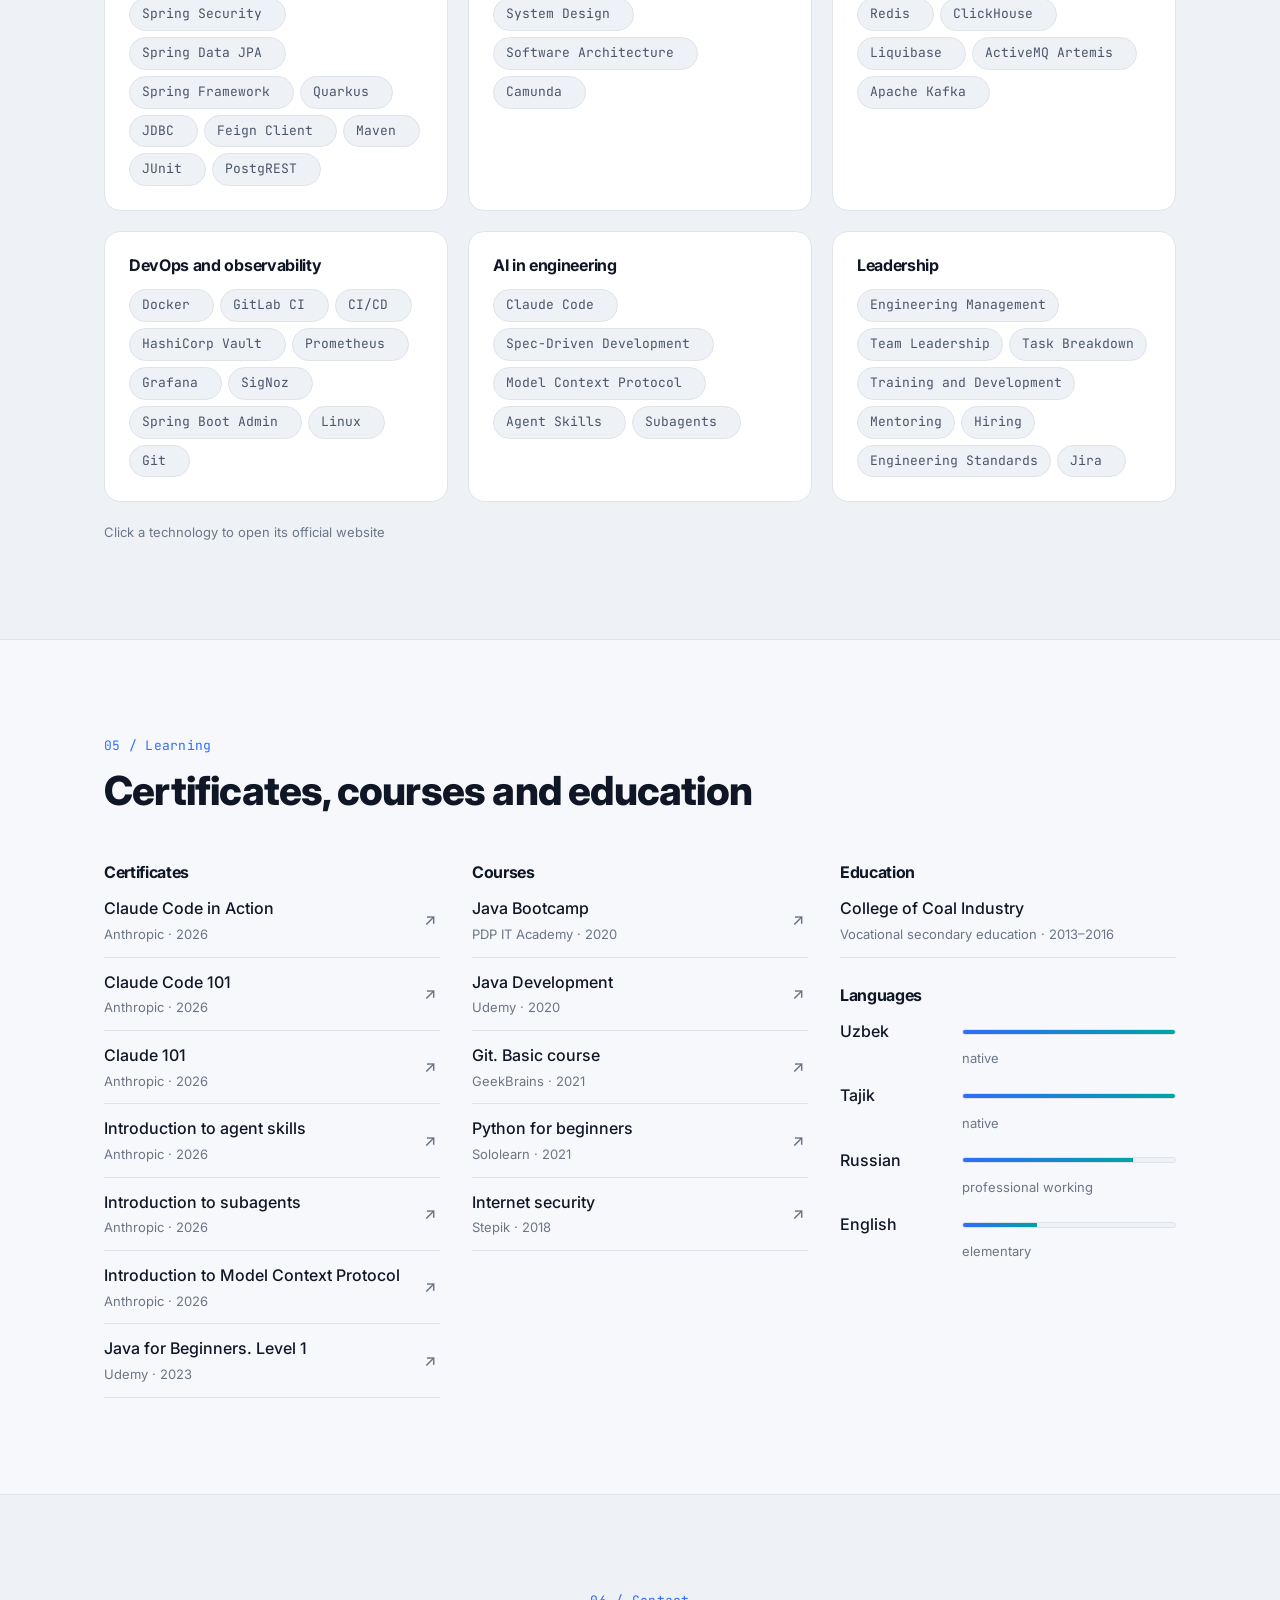
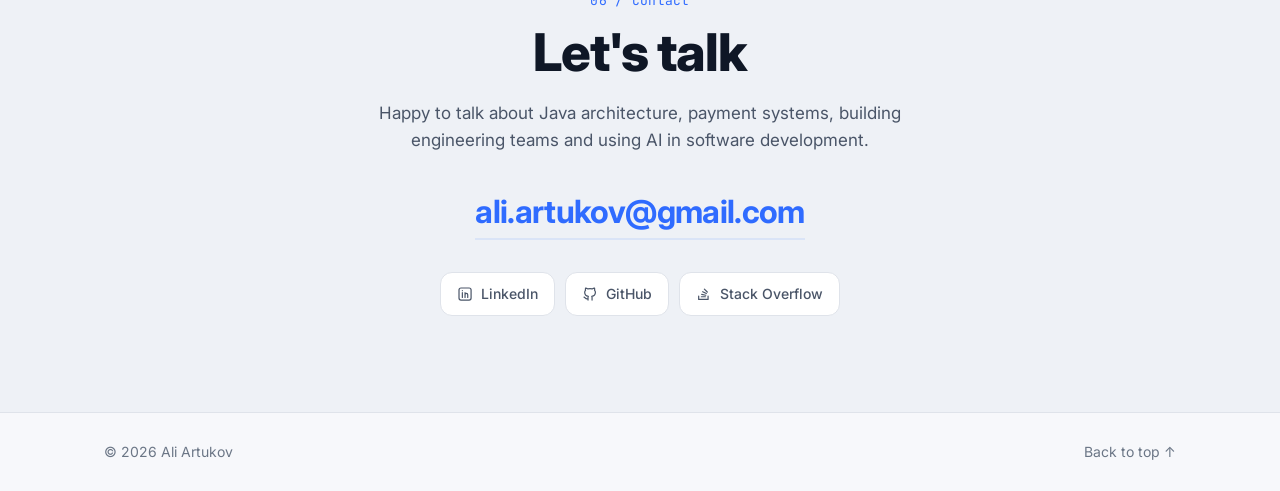
==== commit 2871892a: "Pre-release polish: compact print CV, stat units, copy fixes - print stylesheet: 5 → 3 pages, no orp" ====
--- a/en/index.html
+++ b/en/index.html
@@ -127,11 +127,11 @@
 
       <dl class="stats">
         <div class="stat">
-          <dt>years of Java development</dt>
+          <dt><span data-years-unit>years</span> of Java development</dt>
           <dd><span data-years-since="2020-12">5</span>+</dd>
         </div>
         <div class="stat">
-          <dt>years at Click</dt>
+          <dt><span data-years-unit>years</span> at Click</dt>
           <dd><span data-years-since="2022-03" data-precise>4.5</span></dd>
         </div>
         <div class="stat">
--- a/assets/style.css
+++ b/assets/style.css
@@ -185,8 +185,8 @@
   font-family: var(--mono); font-size: 13px; color: var(--text-2);
 }
 .dot {
-  width: 8px; height: 8px; border-radius: 50%; background: #22c55e;
-  box-shadow: 0 0 0 4px rgba(34, 197, 94, .18);
+  width: 8px; height: 8px; border-radius: 50%; background: var(--accent);
+  box-shadow: 0 0 0 4px var(--accent-soft);
 }
 
 .hero__title {
@@ -462,7 +462,7 @@
 }
 
 /* ==========================================================================
-   Print: turns the page into a clean one-column CV
+   Print: turns the page into a compact one-column CV
    ========================================================================== */
 @media print {
   :root, :root[data-theme="dark"] {
@@ -470,36 +470,67 @@
     --text: #000; --text-2: #222; --muted: #555; --accent: #1f4fd1; --accent-soft: transparent;
     color-scheme: light;
   }
-  @page { margin: 14mm 14mm; }
-  body { font-size: 11pt; line-height: 1.45; }
-  .nav, .skip-link, .hero__cta, .hero__grid, .footer, .legend, .contact__lead, #highlights { display: none !important; }
+  @page { margin: 12mm 14mm; }
+  body { font-size: 9.5pt; line-height: 1.4; }
+  .nav, .skip-link, .hero__cta, .hero__grid, .footer, .legend, .contact__lead, .kicker,
+  .stats, .dot, #highlights, .company__logo { display: none !important; }
   .js .reveal { opacity: 1; transform: none; }
-  .hero { padding: 0 0 12pt; border: 0; }
-  .hero__title { margin-top: 8pt; font-size: 28pt; color: #000; background: none; -webkit-text-fill-color: #000; }
-  .eyebrow { border: 0; padding: 0; }
-  .dot { display: none; }
-  .hero__lead { font-size: 12pt; margin-top: 6pt; }
-  .stats { display: none; }
-  .section { padding: 12pt 0; border: 0; }
-  .section__head { margin-bottom: 10pt; }
-  .section__head h2 { font-size: 15pt; }
-  .kicker { display: none; }
-  .two-col { grid-template-columns: 1fr; gap: 6pt; }
-  .prose { font-size: 11pt; gap: 6pt; }
+  h2, h3, h4 { break-after: avoid; }
+
+  .hero { padding: 0 0 6pt; border: 0; }
+  .eyebrow { border: 0; padding: 0; font-size: 10pt; }
+  .hero__title { margin-top: 2pt; font-size: 24pt; color: #000; background: none; -webkit-text-fill-color: #000; }
+  .hero__lead { font-size: 10.5pt; margin-top: 4pt; max-width: none; }
+  .hero__meta { margin-top: 4pt; font-size: 9pt; }
+  .hero__meta::after { content: "ali.artukov@gmail.com · linkedin.com/in/aliartukov"; }
+
+  .section, .section--alt, .section--contact { padding: 8pt 0; border: 0; }
+  .section__head { margin-bottom: 6pt; }
+  .section__head h2 { margin: 0; font-size: 13pt; }
+  .section__sub { margin-top: 2pt; }
+  .two-col { grid-template-columns: 1fr; gap: 4pt; }
+  .two-col .section__head h2 { font-size: 13pt; }
+  .prose { font-size: 9.5pt; gap: 4pt; }
   .goal { padding: 0; border: 0; }
-  .company { padding: 0; border: 0; break-inside: auto; }
-  .company__head { margin-bottom: 8pt; }
+
+  .timeline { gap: 10pt; }
+  .company { padding: 0; border: 0; }
+  .company__head { margin-bottom: 6pt; break-after: avoid; }
+  .company__head h3 { font-size: 12pt; }
+  .company__head p { font-size: 9pt; }
+  .roles { gap: 6pt; padding-left: 16pt; }
+  .role::before { left: -16pt; width: 9px; height: 9px; top: 4px; }
+  .roles::before { left: 3px; }
   .role { break-inside: avoid; }
-  .roles { gap: 10pt; }
-  .skills, .learning { grid-template-columns: 1fr 1fr; gap: 10pt; }
-  .skill-group { padding: 0; border: 0; }
-  .tags li { font-size: 9pt; padding: 1pt 6pt; }
+  .role__head h4 { font-size: 10pt; }
+  .role > p, .role > ul:not(.tags) li { font-size: 9.5pt; }
+  .role > ul:not(.tags) { margin-top: 3pt; gap: 1pt; }
+
+  /* Tags print as a plain comma-separated line */
+  .tags { display: block; margin-top: 3pt; color: var(--muted); font-size: 9pt; }
+  .tags li, .tags li:has(> a) { display: inline; padding: 0; border: 0; background: none; font: inherit; color: inherit; }
+  .tags li > a { display: inline; padding: 0; }
+  .tags li:not(:last-child)::after { content: ", "; }
+  .tags li > a::after, .list--links a::after { content: none; }
+
+  .skills { grid-template-columns: 1fr 1fr 1fr; gap: 8pt 14pt; }
+  .skill-group { padding: 0; border: 0; break-inside: avoid; }
+  .skill-group h3 { font-size: 10pt; }
+
+  .learning { grid-template-columns: 1fr 1fr 1fr; gap: 14pt; }
+  .learning__col { break-inside: avoid; }
+  .learning h3 { font-size: 10pt; margin-bottom: 4pt; }
+  .mt { margin-top: 8pt; }
+  .list li, .list--links a { display: block; padding: 1.5pt 0; }
+  .list li { border-bottom: 0; }
+  .list__meta { font-size: 8.5pt; }
+  .list__meta::before { content: " · "; }
+  .list--links li:has(> a) { padding: 0; }
+  .langs { gap: 3pt; }
+  .langs li { display: flex; gap: 6pt; }
+  .bar { display: none; }
+
+  /* Contacts are already in the header line */
+  #contact { display: none; }
   .card, .card:hover { box-shadow: none; transform: none; }
-  .contact { text-align: left; }
-  .contact h2 { font-size: 15pt; }
-  .contact__email { margin-top: 6pt; font-size: 12pt; border: 0; }
-  .socials { justify-content: flex-start; margin-top: 6pt; }
-  .socials a { border: 0; padding: 0 12pt 0 0; }
-  .tags li > a::after, .list--links a::after { content: none; }
-  .socials a[href^="http"]::after { content: " (" attr(href) ")"; font-size: 9pt; color: #555; }
-}
+}
